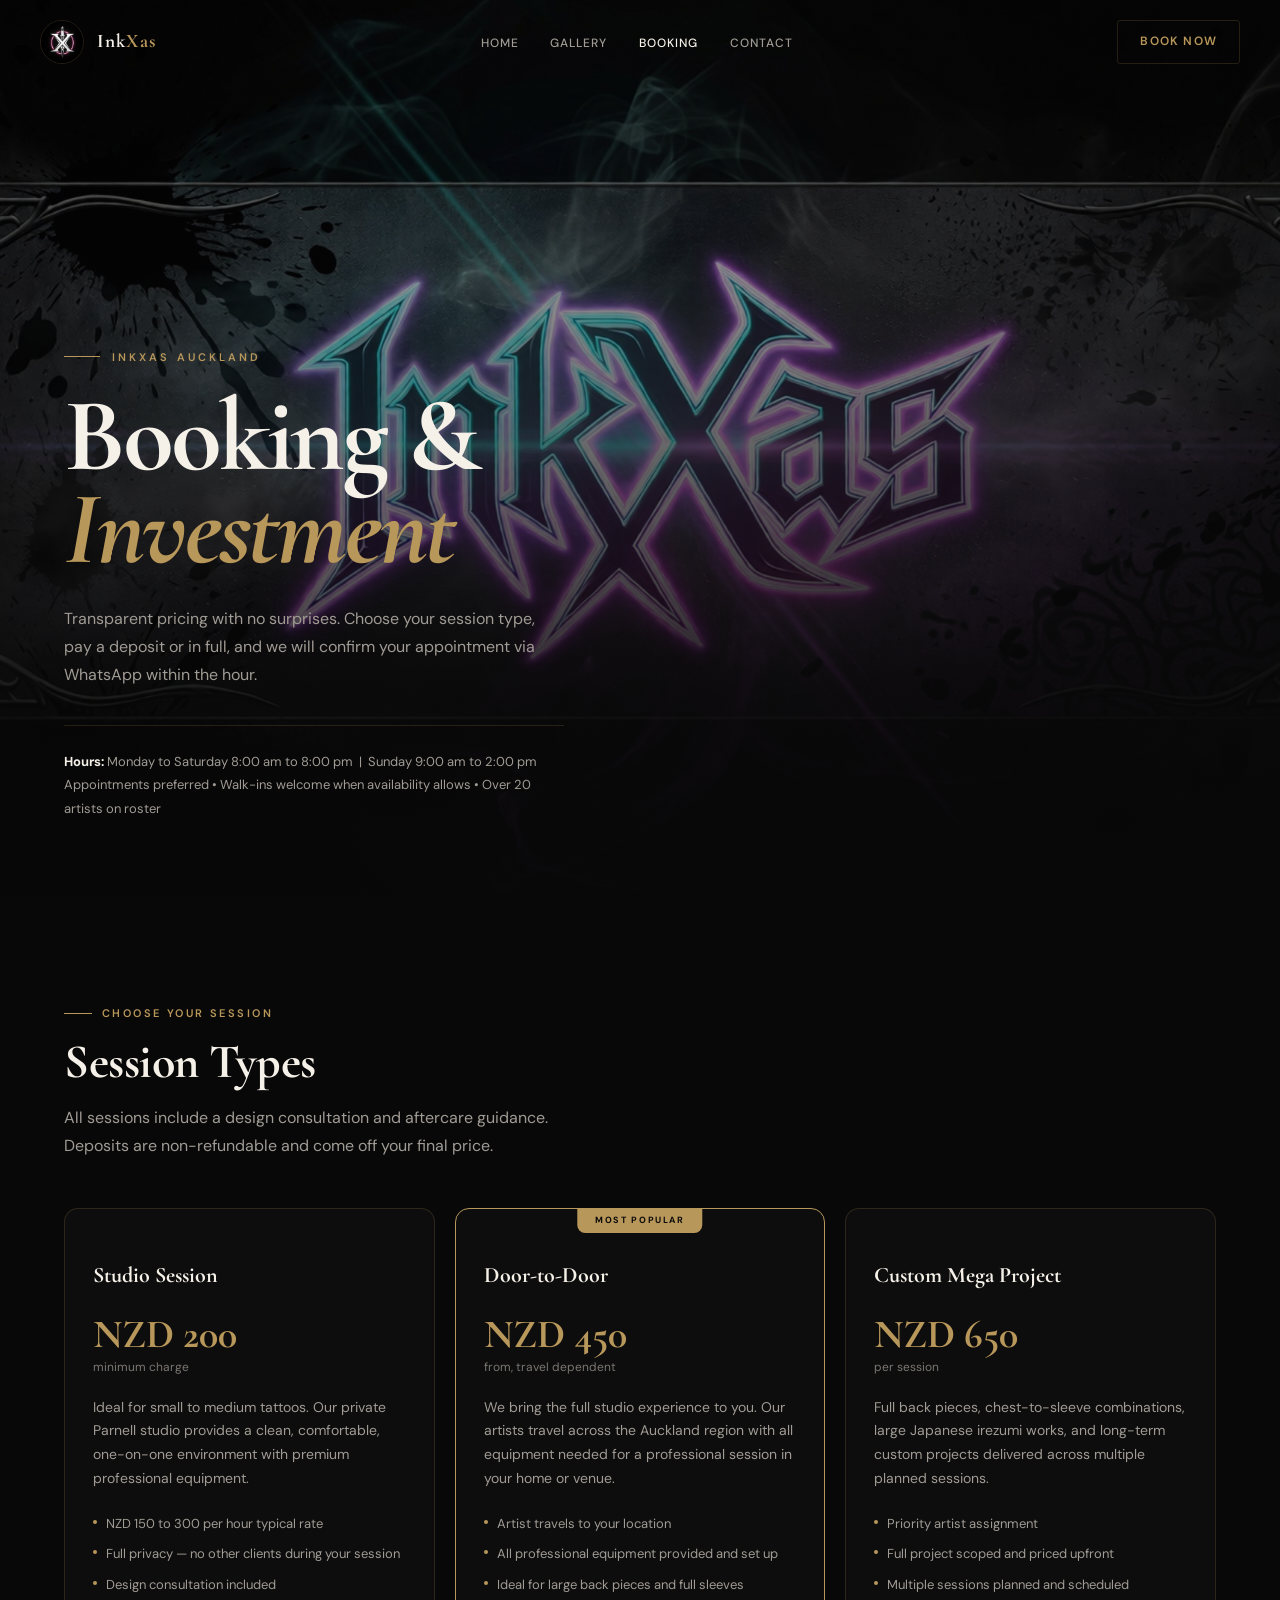
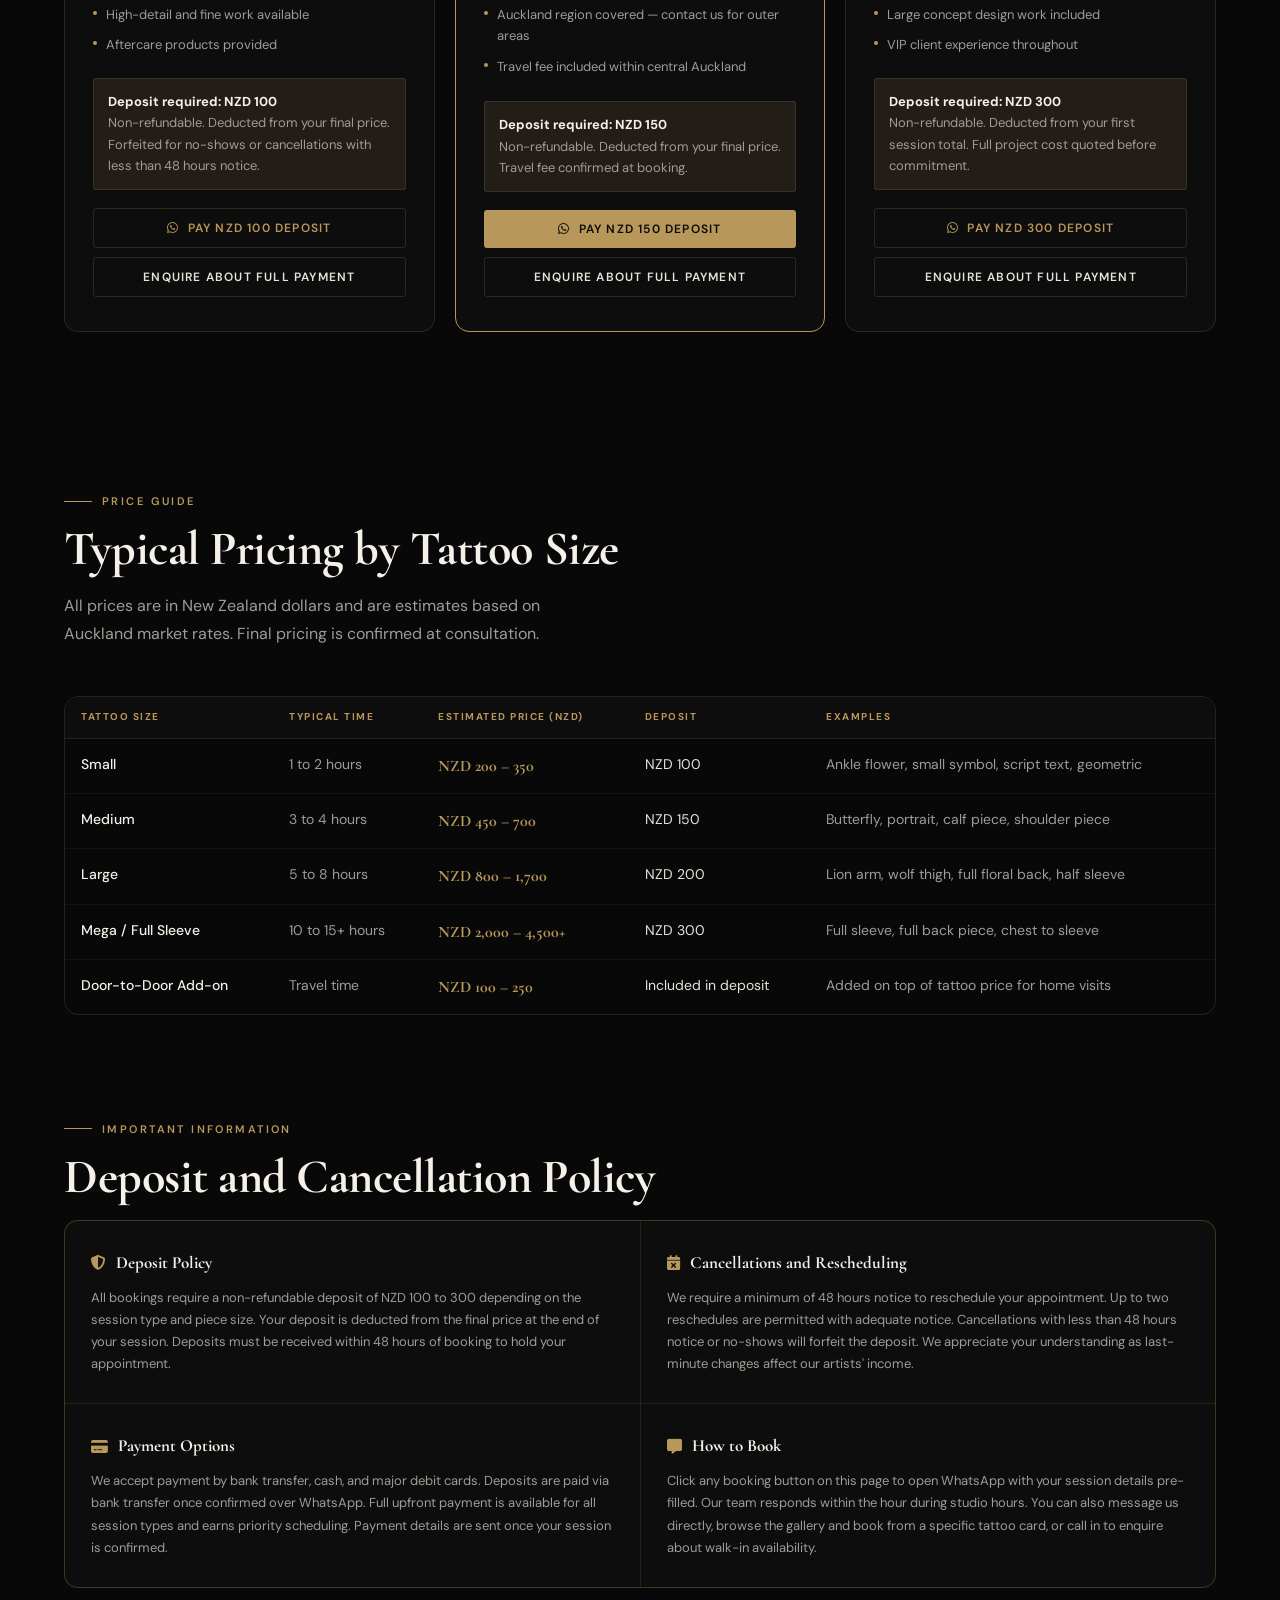
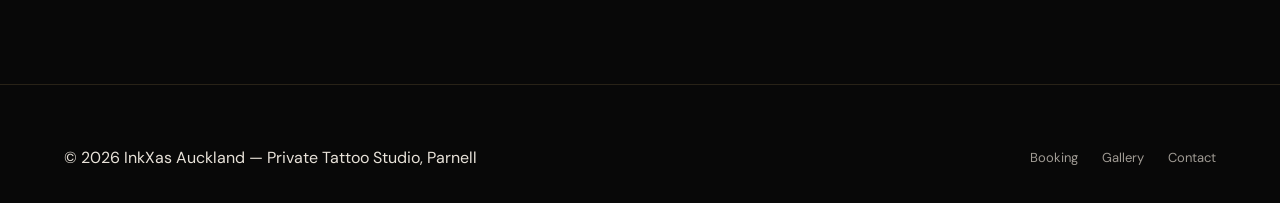
==== pages/book.html @ ca7d6399 "Initial clean commit - InkXas Auckland website" ====
<!DOCTYPE html>
<html lang="en-NZ">
<head>
  <meta charset="utf-8" />
  <meta name="viewport" content="width=device-width, initial-scale=1" />
  <title>Booking | InkXas Auckland — Private Tattoo Studio</title>
  <meta name="description" content="Book your tattoo session with InkXas Auckland. Studio sessions, door-to-door service, and custom mega projects. Pay deposit or in full via WhatsApp." />
  <link href="https://fonts.googleapis.com/css2?family=Cormorant+Garamond:ital,wght@0,400;0,600;0,700;1,400;1,600&family=DM+Sans:opsz,wght@9..40,300;9..40,400;9..40,500;9..40,600&display=swap" rel="stylesheet">
  <link rel="stylesheet" href="../styles/main.css">
  <link rel="stylesheet" href="https://cdnjs.cloudflare.com/ajax/libs/font-awesome/6.7.2/css/all.min.css">
</head>
<body>

  <!-- HEADER -->
  <header class="site-header" id="siteHeader">
    <div class="container header-inner">
      <a class="logo" href="../index.html">
        <img src="../pages/gallery/inkxaslogo.jpg" alt="InkXas Auckland logo" class="logo-img">
        <span class="logo-text">Ink<span>Xas</span></span>
      </a>
      <nav class="nav" id="nav">
        <ul class="nav-list" id="navList">
          <li><a href="../index.html"  class="nav-link">Home</a></li>
          <li><a href="./gallery.html" class="nav-link">Gallery</a></li>
          <li><a href="./book.html"    class="nav-link active">Booking</a></li>
          <li><a href="./contact.html" class="nav-link">Contact</a></li>
          <button class="nav-close" id="navClose" aria-label="Close menu">
            <i class="fa-solid fa-xmark"></i>
          </button>
        </ul>
      </nav>
      <div class="header-actions">
        <a class="btn btn-outline" href="./book.html">Book Now</a>
        <button id="navToggle" class="nav-toggle" aria-label="Open menu">
          <i class="fa-solid fa-bars"></i>
        </button>
      </div>
    </div>
  </header>

  <!-- HERO -->
  <section class="hero" aria-labelledby="bookHeroTitle">
    <div class="hero-bg" aria-hidden="true">
      <img src="../pages/gallery/inkxashero1.jpg" alt="" class="hero-bg-img">
      <div class="hero-overlay"></div>
    </div>
    <div class="hero-inner container">
      <div class="hero-content">
        <p class="hero-eyebrow">InkXas Auckland</p>
        <h1 id="bookHeroTitle" class="hero-title">Booking &amp; <em>Investment</em></h1>
        <p class="hero-sub">Transparent pricing with no surprises. Choose your session type, pay a deposit or in full, and we will confirm your appointment via WhatsApp within the hour.</p>
        <div class="hero-info">
          <p><strong>Hours:</strong> Monday to Saturday 8:00 am to 8:00 pm &nbsp;|&nbsp; Sunday 9:00 am to 2:00 pm</p>
          <p>Appointments preferred &bull; Walk-ins welcome when availability allows &bull; Over 20 artists on roster</p>
        </div>
      </div>
    </div>
  </section>

  <!-- SESSION TYPES -->
  <section class="section" id="sessions">
    <div class="container">
      <p class="section-eyebrow">Choose Your Session</p>
      <h2 class="section-title">Session Types</h2>
      <p class="section-lead">All sessions include a design consultation and aftercare guidance. Deposits are non-refundable and come off your final price.</p>

      <div class="sessions-grid">

        <!-- Studio -->
        <div class="session-card">
          <h3>Studio Session</h3>
          <div class="session-price">NZD 200</div>
          <p class="session-price-note">minimum charge</p>
          <p class="session-desc">Ideal for small to medium tattoos. Our private Parnell studio provides a clean, comfortable, one-on-one environment with premium professional equipment.</p>
          <ul class="session-features">
            <li>NZD 150 to 300 per hour typical rate</li>
            <li>Full privacy — no other clients during your session</li>
            <li>Design consultation included</li>
            <li>High-detail and fine work available</li>
            <li>Aftercare products provided</li>
          </ul>
          <div class="session-deposit-box">
            <strong>Deposit required: NZD 100</strong><br>
            Non-refundable. Deducted from your final price. Forfeited for no-shows or cancellations with less than 48 hours notice.
          </div>
          <div class="session-actions">
            <button class="btn btn-outline" data-wa-session="Studio Session" data-amount="100" data-pay-type="deposit">
              <i class="fa-brands fa-whatsapp"></i> Pay NZD 100 Deposit
            </button>
            <button class="btn btn-ghost" data-wa-session="Studio Session" data-amount="NZD 200 minimum" data-pay-type="full">
              Enquire About Full Payment
            </button>
          </div>
        </div>

        <!-- Door to Door -->
        <div class="session-card featured">
          <div class="session-popular">Most Popular</div>
          <h3>Door-to-Door</h3>
          <div class="session-price">NZD 450</div>
          <p class="session-price-note">from, travel dependent</p>
          <p class="session-desc">We bring the full studio experience to you. Our artists travel across the Auckland region with all equipment needed for a professional session in your home or venue.</p>
          <ul class="session-features">
            <li>Artist travels to your location</li>
            <li>All professional equipment provided and set up</li>
            <li>Ideal for large back pieces and full sleeves</li>
            <li>Auckland region covered — contact us for outer areas</li>
            <li>Travel fee included within central Auckland</li>
          </ul>
          <div class="session-deposit-box">
            <strong>Deposit required: NZD 150</strong><br>
            Non-refundable. Deducted from your final price. Travel fee confirmed at booking.
          </div>
          <div class="session-actions">
            <button class="btn btn-primary" data-wa-session="Door-to-Door" data-amount="150" data-pay-type="deposit">
              <i class="fa-brands fa-whatsapp"></i> Pay NZD 150 Deposit
            </button>
            <button class="btn btn-ghost" data-wa-session="Door-to-Door" data-amount="NZD 450 from" data-pay-type="full">
              Enquire About Full Payment
            </button>
          </div>
        </div>

        <!-- Mega Project -->
        <div class="session-card">
          <h3>Custom Mega Project</h3>
          <div class="session-price">NZD 650</div>
          <p class="session-price-note">per session</p>
          <p class="session-desc">Full back pieces, chest-to-sleeve combinations, large Japanese irezumi works, and long-term custom projects delivered across multiple planned sessions.</p>
          <ul class="session-features">
            <li>Priority artist assignment</li>
            <li>Full project scoped and priced upfront</li>
            <li>Multiple sessions planned and scheduled</li>
            <li>Large concept design work included</li>
            <li>VIP client experience throughout</li>
          </ul>
          <div class="session-deposit-box">
            <strong>Deposit required: NZD 300</strong><br>
            Non-refundable. Deducted from your first session total. Full project cost quoted before commitment.
          </div>
          <div class="session-actions">
            <button class="btn btn-outline" data-wa-session="Custom Mega Project" data-amount="300" data-pay-type="deposit">
              <i class="fa-brands fa-whatsapp"></i> Pay NZD 300 Deposit
            </button>
            <button class="btn btn-ghost" data-wa-session="Custom Mega Project" data-amount="NZD 650 per session" data-pay-type="full">
              Enquire About Full Payment
            </button>
          </div>
        </div>

      </div>
    </div>
  </section>

  <!-- PRICING GUIDE -->
  <section class="section" style="padding-top:0;">
    <div class="container">
      <p class="section-eyebrow">Price Guide</p>
      <h2 class="section-title">Typical Pricing by Tattoo Size</h2>
      <p class="section-lead">All prices are in New Zealand dollars and are estimates based on Auckland market rates. Final pricing is confirmed at consultation.</p>

      <div class="pricing-table-wrap">
        <table class="pricing-table">
          <thead>
            <tr>
              <th>Tattoo Size</th>
              <th>Typical Time</th>
              <th>Estimated Price (NZD)</th>
              <th>Deposit</th>
              <th>Examples</th>
            </tr>
          </thead>
          <tbody>
            <tr>
              <td>Small</td>
              <td>1 to 2 hours</td>
              <td class="price-cell">NZD 200 – 350</td>
              <td class="deposit-cell">NZD 100</td>
              <td>Ankle flower, small symbol, script text, geometric</td>
            </tr>
            <tr>
              <td>Medium</td>
              <td>3 to 4 hours</td>
              <td class="price-cell">NZD 450 – 700</td>
              <td class="deposit-cell">NZD 150</td>
              <td>Butterfly, portrait, calf piece, shoulder piece</td>
            </tr>
            <tr>
              <td>Large</td>
              <td>5 to 8 hours</td>
              <td class="price-cell">NZD 800 – 1,700</td>
              <td class="deposit-cell">NZD 200</td>
              <td>Lion arm, wolf thigh, full floral back, half sleeve</td>
            </tr>
            <tr>
              <td>Mega / Full Sleeve</td>
              <td>10 to 15+ hours</td>
              <td class="price-cell">NZD 2,000 – 4,500+</td>
              <td class="deposit-cell">NZD 300</td>
              <td>Full sleeve, full back piece, chest to sleeve</td>
            </tr>
            <tr>
              <td>Door-to-Door Add-on</td>
              <td>Travel time</td>
              <td class="price-cell">NZD 100 – 250</td>
              <td class="deposit-cell">Included in deposit</td>
              <td>Added on top of tattoo price for home visits</td>
            </tr>
          </tbody>
        </table>
      </div>
    </div>
  </section>

  <!-- DEPOSIT POLICY -->
  <section class="section" style="padding-top:0;">
    <div class="container">
      <p class="section-eyebrow">Important Information</p>
      <h2 class="section-title">Deposit and Cancellation Policy</h2>
      <div class="policy-grid">
        <div class="policy-card">
          <h4><i class="fa-solid fa-shield-halved"></i> Deposit Policy</h4>
          <p>All bookings require a non-refundable deposit of NZD 100 to 300 depending on the session type and piece size. Your deposit is deducted from the final price at the end of your session. Deposits must be received within 48 hours of booking to hold your appointment.</p>
        </div>
        <div class="policy-card">
          <h4><i class="fa-solid fa-calendar-xmark"></i> Cancellations and Rescheduling</h4>
          <p>We require a minimum of 48 hours notice to reschedule your appointment. Up to two reschedules are permitted with adequate notice. Cancellations with less than 48 hours notice or no-shows will forfeit the deposit. We appreciate your understanding as last-minute changes affect our artists' income.</p>
        </div>
        <div class="policy-card">
          <h4><i class="fa-solid fa-credit-card"></i> Payment Options</h4>
          <p>We accept payment by bank transfer, cash, and major debit cards. Deposits are paid via bank transfer once confirmed over WhatsApp. Full upfront payment is available for all session types and earns priority scheduling. Payment details are sent once your session is confirmed.</p>
        </div>
        <div class="policy-card">
          <h4><i class="fa-solid fa-message"></i> How to Book</h4>
          <p>Click any booking button on this page to open WhatsApp with your session details pre-filled. Our team responds within the hour during studio hours. You can also message us directly, browse the gallery and book from a specific tattoo card, or call in to enquire about walk-in availability.</p>
        </div>
      </div>
    </div>
  </section>

  <!-- FOOTER -->
  <footer class="footer">
    <div class="container footer-inner">
      <div>
        <p>&copy; <span data-year></span> InkXas Auckland &mdash; Private Tattoo Studio, Parnell</p>
      </div>
      <div class="footer-links">
        <a href="./book.html">Booking</a>
        <a href="./gallery.html">Gallery</a>
        <a href="./contact.html">Contact</a>
      </div>
    </div>
  </footer>

  <div id="toastNotification" class="toast-notification" aria-live="polite"></div>

  <script src="../js/main.js"></script>
</body>
</html>
---- styles/main.css ----
/* ================================================================
   InkXas — Parnell, Tāmaki Makaurau Auckland, Aotearoa New Zealand
   Aesthetic: Dark luxury editorial — ink on parchment, gold leaf
   Fonts: Cormorant Garamond (display) + DM Sans (body)
   ================================================================ */

@import url('https://fonts.googleapis.com/css2?family=Cormorant+Garamond:ital,wght@0,400;0,600;0,700;1,400;1,600&family=DM+Sans:opsz,wght@9..40,300;9..40,400;9..40,500;9..40,600&display=swap');

/* ==================== CSS VARIABLES ==================== */
:root {
  --gold:        #b8975a;
  --gold-light:  #d4b578;
  --gold-dim:    rgba(184,151,90,0.12);
  --gold-border: rgba(184,151,90,0.18);
  --bg:          #080808;
  --bg2:         #0d0d0d;
  --bg3:         #111111;
  --text:        #e8e2d9;
  --muted:       #7a7672;
  --muted-light: #a09b94;
  --white:       #f5f0e8;
  --radius-sm:   3px;
  --radius:      8px;
  --radius-lg:   14px;
  --max-w:       1200px;
  --font-d:      'Cormorant Garamond', Georgia, serif;
  --font-b:      'DM Sans', system-ui, sans-serif;
  --ease:        cubic-bezier(0.4, 0, 0.2, 1);
  --t:           280ms;
}

/* ==================== RESET ==================== */
*, *::before, *::after { box-sizing: border-box; margin: 0; padding: 0; }
html { scroll-behavior: smooth; }
body {
  font-family: var(--font-b);
  background: var(--bg);
  color: var(--text);
  line-height: 1.65;
  -webkit-font-smoothing: antialiased;
  overflow-x: hidden;
}
img, video { display: block; max-width: 100%; }
a { color: inherit; text-decoration: none; }
ul, ol { list-style: none; }
button { font-family: var(--font-b); cursor: pointer; border: none; background: none; }
input, textarea, select { font-family: var(--font-b); }

/* ==================== UTILITIES ==================== */
.container { max-width: var(--max-w); margin: 0 auto; padding: 0 24px; }
.section    { padding: 96px 0; }
.muted      { color: var(--muted-light); font-size: 13px; }

/* ==================== TYPOGRAPHY ==================== */
.section-eyebrow {
  display: inline-flex;
  align-items: center;
  gap: 10px;
  font-size: 11px;
  font-weight: 600;
  letter-spacing: 0.22em;
  text-transform: uppercase;
  color: var(--gold);
  margin-bottom: 14px;
}
.section-eyebrow::before {
  content: '';
  display: block;
  width: 28px;
  height: 1px;
  background: var(--gold);
}
.section-title {
  font-family: var(--font-d);
  font-size: clamp(30px, 4.5vw, 48px);
  font-weight: 700;
  line-height: 1.08;
  letter-spacing: -0.01em;
  margin-bottom: 16px;
  color: var(--white);
}
.section-title em  { font-style: italic; color: var(--gold); }
.section-subtitle  { font-size: 15px; color: var(--muted-light); margin-bottom: 48px; }
.section-lead {
  font-size: 16px;
  color: var(--muted-light);
  line-height: 1.75;
  max-width: 540px;
  margin-bottom: 48px;
}
.section-header        { margin-bottom: 56px; }
.section-header.centered { text-align: center; }
.section-header.centered .section-lead { margin: 0 auto 48px; }

/* ==================== HEADER ==================== */
.site-header {
  position: fixed;
  inset: 0 0 auto 0;
  z-index: 900;
  transition: background var(--t) var(--ease), border-color var(--t) var(--ease);
}
.site-header.scrolled {
  background: rgba(8,8,8,0.96);
  backdrop-filter: blur(14px);
  -webkit-backdrop-filter: blur(14px);
  border-bottom: 1px solid var(--gold-border);
}
.header-inner {
  display: flex;
  align-items: center;
  justify-content: space-between;
  padding: 20px 0;
}
.logo {
  display: flex;
  align-items: center;
  gap: 13px;
  z-index: 10;
}
.logo-img {
  width: 44px;
  height: 44px;
  border-radius: 50%;
  object-fit: cover;
  border: 1px solid var(--gold-border);
}
.logo-text {
  font-family: var(--font-d);
  font-weight: 700;
  font-size: 1.2rem;
  letter-spacing: 0.06em;
  color: var(--white);
}
.logo-text span { color: var(--gold); }
.nav-list {
  display: flex;
  align-items: center;
  gap: 4px;
}
.nav-link {
  font-size: 12px;
  font-weight: 500;
  letter-spacing: 0.08em;
  color: var(--muted-light);
  padding: 8px 14px;
  border-radius: var(--radius-sm);
  transition: color var(--t);
  text-transform: uppercase;
}
.nav-link:hover,
.nav-link.active { color: var(--white); }
.nav-close { display: none; }
.header-actions { display: flex; align-items: center; gap: 12px; }
.nav-toggle {
  display: none;
  color: var(--white);
  font-size: 22px;
  padding: 4px;
  cursor: pointer;
}

/* ==================== BUTTONS ==================== */
.btn {
  display: inline-flex;
  align-items: center;
  justify-content: center;
  gap: 8px;
  padding: 11px 22px;
  font-size: 12px;
  font-weight: 600;
  letter-spacing: 0.1em;
  text-transform: uppercase;
  border-radius: var(--radius-sm);
  cursor: pointer;
  transition: all var(--t) var(--ease);
  border: none;
  text-decoration: none;
  white-space: nowrap;
}
.btn-primary { background: var(--gold); color: #0a0a0a; }
.btn-primary:hover { background: var(--gold-light); transform: translateY(-1px); box-shadow: 0 8px 28px rgba(184,151,90,0.3); }
.btn-outline { background: transparent; border: 1px solid var(--gold-border); color: var(--gold); }
.btn-outline:hover { background: var(--gold-dim); border-color: var(--gold); }
.btn-ghost { background: transparent; border: 1px solid rgba(232,226,217,0.12); color: var(--text); }
.btn-ghost:hover { border-color: var(--gold-border); color: var(--gold); }
.btn-wa { background: #1a8a3e; color: #fff; }
.btn-wa:hover { background: #1fa84b; transform: translateY(-1px); }
.btn-lg { padding: 14px 30px; font-size: 13px; }
.btn-sm { padding: 8px 16px; font-size: 11px; }

/* ==================== HERO ==================== */
.hero {
  position: relative;
  min-height: 100svh;
  display: flex;
  align-items: flex-end;
  overflow: hidden;
}
.hero-bg { position: absolute; inset: 0; z-index: 0; }
.hero-bg-img { width: 100%; height: 100%; object-fit: cover; object-position: center 25%; }
.hero-overlay {
  position: absolute;
  inset: 0;
  background: linear-gradient(170deg, rgba(8,8,8,0.2) 0%, rgba(8,8,8,0.55) 45%, rgba(8,8,8,0.90) 75%, rgba(8,8,8,0.99) 100%);
}
.hero-inner {
  position: relative;
  z-index: 1;
  width: 100%;
  padding-bottom: 80px;
  padding-top: 120px;
}
.hero-content { max-width: 720px; }
.hero-eyebrow {
  display: inline-flex;
  align-items: center;
  gap: 12px;
  font-size: 11px;
  font-weight: 600;
  letter-spacing: 0.28em;
  text-transform: uppercase;
  color: var(--gold);
  margin-bottom: 24px;
  opacity: 0;
  animation: fadeUp 0.8s var(--ease) 0.1s forwards;
}
.hero-eyebrow::before { content: ''; width: 36px; height: 1px; background: var(--gold); display: block; }
.hero-title {
  font-family: var(--font-d);
  font-size: clamp(54px, 8.5vw, 104px);
  font-weight: 700;
  line-height: 0.9;
  letter-spacing: -0.03em;
  color: var(--white);
  margin-bottom: 28px;
  opacity: 0;
  animation: fadeUp 0.9s var(--ease) 0.25s forwards;
}
.hero-title em  { font-style: italic; color: var(--gold); display: block; }
.hero-title span { color: var(--gold); }
.hero-sub {
  font-size: 16px;
  color: var(--muted-light);
  line-height: 1.75;
  max-width: 480px;
  margin-bottom: 36px;
  opacity: 0;
  animation: fadeUp 0.9s var(--ease) 0.4s forwards;
}
.hero-ctas {
  display: flex;
  gap: 12px;
  flex-wrap: wrap;
  margin-bottom: 40px;
  opacity: 0;
  animation: fadeUp 0.9s var(--ease) 0.55s forwards;
}
.hero-info {
  opacity: 0;
  animation: fadeUp 0.9s var(--ease) 0.7s forwards;
  font-size: 13px;
  color: var(--muted-light);
  line-height: 1.8;
  border-top: 1px solid var(--gold-border);
  padding-top: 24px;
  max-width: 500px;
}
.hero-info strong { color: var(--white); }
.hero-stats {
  display: flex;
  gap: 40px;
  padding-top: 36px;
  border-top: 1px solid var(--gold-border);
  opacity: 0;
  animation: fadeUp 0.9s var(--ease) 0.7s forwards;
  flex-wrap: wrap;
}
.stat-val   { font-family: var(--font-d); font-size: 36px; font-weight: 700; color: var(--gold); line-height: 1; }
.stat-label { font-size: 12px; color: var(--muted); margin-top: 5px; letter-spacing: 0.04em; }

/* ==================== INFO BANNER ==================== */
.info-banner { background: var(--bg2); border-top: 1px solid var(--gold-border); border-bottom: 1px solid var(--gold-border); }
.info-banner-inner {
  display: flex;
  align-items: center;
  justify-content: space-between;
  gap: 20px;
  padding: 18px 0;
  flex-wrap: wrap;
}
.info-item { display: flex; align-items: center; gap: 10px; font-size: 13px; }
.info-item i      { color: var(--gold); font-size: 14px; }
.info-item strong { color: var(--white); }
.info-item span   { color: var(--muted-light); }
.info-divider     { width: 1px; height: 28px; background: var(--gold-border); flex-shrink: 0; }

/* ==================== SERVICES ==================== */
.services-grid {
  display: grid;
  grid-template-columns: repeat(3, 1fr);
  gap: 1px;
  background: var(--gold-border);
  border: 1px solid var(--gold-border);
  border-radius: var(--radius-lg);
  overflow: hidden;
}
.service-card { background: var(--bg2); padding: 36px 30px; transition: background var(--t); }
.service-card:hover { background: var(--bg3); }
.service-icon {
  width: 40px; height: 40px;
  border: 1px solid var(--gold-border);
  border-radius: var(--radius-sm);
  display: flex; align-items: center; justify-content: center;
  font-size: 16px; color: var(--gold);
  margin-bottom: 20px;
}
.service-card h3 { font-family: var(--font-d); font-size: 20px; font-weight: 700; color: var(--white); margin-bottom: 10px; }
.service-card p  { font-size: 14px; color: var(--muted-light); line-height: 1.7; }

/* ==================== PROCESS ==================== */
.process-grid { display: grid; grid-template-columns: repeat(4, 1fr); }
.process-step { padding: 36px 28px; border-right: 1px solid var(--gold-border); }
.process-step:last-child { border-right: none; }
.step-number { font-family: var(--font-d); font-size: 56px; font-weight: 700; color: rgba(184,151,90,0.1); line-height: 1; margin-bottom: 18px; }
.step-tag {
  display: inline-block;
  font-size: 10px; font-weight: 700; letter-spacing: 0.15em; text-transform: uppercase;
  color: var(--gold); background: var(--gold-dim); border: 1px solid var(--gold-border);
  padding: 4px 10px; border-radius: 20px; margin-bottom: 14px;
}
.process-step h3 { font-family: var(--font-d); font-size: 18px; font-weight: 700; color: var(--white); margin-bottom: 10px; }
.process-step p  { font-size: 13px; color: var(--muted-light); line-height: 1.7; }

/* ==================== ARTISTS ==================== */
.artists-grid { display: grid; grid-template-columns: repeat(3, 1fr); gap: 20px; }
.artist-card {
  background: var(--bg2);
  border: 1px solid var(--gold-border);
  border-radius: var(--radius-lg);
  padding: 28px 24px;
  text-align: center;
  cursor: pointer;
  transition: border-color var(--t), transform var(--t);
  outline: none;
  position: relative;
  overflow: hidden;
}
.artist-card::after {
  content: '';
  position: absolute;
  bottom: 0; left: 0; right: 0;
  height: 2px;
  background: linear-gradient(90deg, transparent, var(--gold), transparent);
  transform: scaleX(0);
  transition: transform var(--t);
}
.artist-card:hover::after,
.artist-card:focus::after { transform: scaleX(1); }
.artist-card:hover,
.artist-card:focus { border-color: rgba(184,151,90,0.5); transform: translateY(-4px); }
.artist-photo-ring {
  width: 108px; height: 108px;
  margin: 0 auto 18px;
  border-radius: 50%;
  padding: 2px;
  background: linear-gradient(135deg, var(--gold), var(--gold-light), #5e3f10);
}
.artist-photo { width: 100%; height: 100%; border-radius: 50%; object-fit: cover; border: 3px solid var(--bg2); }
.artist-card h3      { font-family: var(--font-d); font-size: 18px; font-weight: 700; color: var(--white); margin-bottom: 4px; }
.artist-specialty    { font-size: 11px; color: var(--gold); font-weight: 600; letter-spacing: 0.1em; text-transform: uppercase; margin-bottom: 10px; }
.artist-bio-short    { font-size: 13px; color: var(--muted-light); line-height: 1.65; margin-bottom: 16px; }
.artist-tags         { display: flex; gap: 6px; flex-wrap: wrap; justify-content: center; margin-bottom: 18px; }
.artist-tag          { font-size: 10px; color: var(--muted-light); border: 1px solid var(--gold-border); padding: 3px 9px; border-radius: 20px; }
.view-artist-btn {
  width: 100%; padding: 10px;
  background: transparent; border: 1px solid var(--gold-border);
  color: var(--gold); font-size: 11px; font-weight: 600; letter-spacing: 0.1em; text-transform: uppercase;
  border-radius: var(--radius-sm); cursor: pointer; transition: all var(--t);
}
.view-artist-btn:hover { background: var(--gold-dim); border-color: var(--gold); }

/* ==================== ARTIST MODAL ==================== */
.modal-overlay {
  position: fixed; inset: 0;
  background: rgba(4,4,4,0.88);
  backdrop-filter: blur(6px);
  -webkit-backdrop-filter: blur(6px);
  z-index: 1000;
  display: none; align-items: center; justify-content: center;
  padding: 20px;
}
.modal-overlay.open { display: flex; }
.modal-box {
  background: var(--bg2);
  border: 1px solid var(--gold-border);
  border-radius: var(--radius-lg);
  max-width: 820px; width: 100%;
  max-height: 90vh;
  overflow: hidden;
  position: relative;
  display: grid;
  grid-template-columns: 300px 1fr;
}
.modal-close-btn {
  position: absolute; top: 14px; right: 14px;
  width: 34px; height: 34px;
  background: rgba(8,8,8,0.75); border: 1px solid var(--gold-border);
  border-radius: 50%; color: var(--text); font-size: 16px;
  display: flex; align-items: center; justify-content: center;
  cursor: pointer; transition: all var(--t); z-index: 10;
}
.modal-close-btn:hover { border-color: var(--gold); color: var(--gold); }
.modal-photo-panel { overflow: hidden; }
.modal-photo-panel img { width: 100%; height: 100%; object-fit: cover; object-position: top center; }
.modal-body-panel { padding: 32px 28px; overflow-y: auto; }
.modal-artist-name     { font-family: var(--font-d); font-size: 26px; font-weight: 700; color: var(--white); margin-bottom: 4px; }
.modal-artist-specialty { font-size: 12px; color: var(--gold); font-weight: 600; letter-spacing: 0.1em; text-transform: uppercase; margin-bottom: 16px; }
.modal-bio             { font-size: 14px; color: var(--muted-light); line-height: 1.75; margin-bottom: 20px; }
.modal-detail-list     { margin-bottom: 22px; }
.modal-detail-row      { display: flex; gap: 10px; padding: 10px 0; border-bottom: 1px solid var(--gold-border); font-size: 13px; }
.modal-detail-row:last-child { border-bottom: none; }
.modal-detail-label    { color: var(--muted); min-width: 100px; flex-shrink: 0; font-weight: 500; }
.modal-detail-value    { color: var(--text); }
.modal-actions         { display: flex; gap: 10px; }
.modal-actions .btn    { flex: 1; }

/* ==================== GALLERY ==================== */
.gallery-filter { display: flex; gap: 8px; flex-wrap: wrap; margin-bottom: 32px; }
.filter-btn {
  font-size: 11px; font-weight: 600; letter-spacing: 0.1em; text-transform: uppercase;
  color: var(--muted-light); border: 1px solid var(--gold-border);
  background: transparent; padding: 8px 18px; border-radius: var(--radius-sm);
  cursor: pointer; transition: all var(--t); font-family: var(--font-b);
}
.filter-btn:hover  { color: var(--gold); border-color: var(--gold); }
.filter-btn.active { background: var(--gold-dim); color: var(--gold); border-color: var(--gold); }
.gallery-grid {
  display: grid;
  grid-template-columns: repeat(3, 1fr);
  gap: 16px;
}

/* Tattoo card — used in gallery page */
.tattoo-card {
  background: var(--bg2); border: 1px solid var(--gold-border);
  border-radius: var(--radius-lg); overflow: hidden;
  display: flex; flex-direction: column;
  transition: border-color var(--t), transform var(--t);
}
.tattoo-card:hover { border-color: rgba(184,151,90,0.45); transform: translateY(-3px); }
.tattoo-media { position: relative; height: 240px; overflow: hidden; background: var(--bg3); flex-shrink: 0; }
.tattoo-media video { width: 100%; height: 100%; object-fit: cover; }
.tattoo-badge {
  position: absolute; top: 10px; left: 10px;
  font-size: 9px; font-weight: 700; letter-spacing: 0.12em; text-transform: uppercase;
  background: rgba(8,8,8,0.82); color: var(--gold); border: 1px solid var(--gold-border);
  padding: 4px 9px; border-radius: 20px; backdrop-filter: blur(6px);
}
.tattoo-info { padding: 16px; flex: 1; display: flex; flex-direction: column; }
.tattoo-name        { font-family: var(--font-d); font-size: 17px; font-weight: 700; color: var(--white); margin-bottom: 3px; }
.tattoo-meta        { font-size: 11px; color: var(--muted); margin-bottom: 10px; }
.tattoo-description { font-size: 13px; color: var(--muted-light); line-height: 1.65; margin-bottom: 10px; }
.tattoo-meaning {
  font-family: var(--font-d); font-style: italic; font-size: 13px; color: var(--gold);
  border-left: 2px solid var(--gold); padding-left: 10px; margin-bottom: 14px; line-height: 1.55;
}
.tattoo-price-row {
  display: flex; justify-content: space-between; align-items: center;
  padding: 10px 0; border-top: 1px solid var(--gold-border); margin-bottom: 12px;
  flex-wrap: wrap; gap: 6px;
}
.tattoo-price-est  { font-family: var(--font-d); font-size: 20px; font-weight: 700; color: var(--gold); }
.tattoo-price-sub  { font-size: 11px; color: var(--muted); }
.tattoo-deposit-note { font-size: 11px; color: var(--muted-light); }
.tattoo-deposit-note strong { color: var(--text); }
.tattoo-actions { display: grid; grid-template-columns: 1fr 1fr; gap: 8px; margin-top: auto; padding-top: 12px; }
.tattoo-actions .btn { font-size: 11px; padding: 10px 8px; }

/* Pro card — used on homepage gallery preview */
.pro-card {
  background: var(--bg2);
  border: 1px solid var(--gold-border);
  border-radius: var(--radius-lg);
  overflow: hidden;
  display: flex;
  flex-direction: column;
  transition: border-color var(--t), transform var(--t);
}
.pro-card:hover { border-color: rgba(184,151,90,0.45); transform: translateY(-3px); }
.media-wrapper { position: relative; height: 240px; overflow: hidden; background: var(--bg3); flex-shrink: 0; }
.media-wrapper video { width: 100%; height: 100%; object-fit: cover; }
.pro-card figcaption {
  padding: 14px 16px 4px;
  display: flex;
  flex-direction: column;
  gap: 4px;
}
.pro-card figcaption strong { font-family: var(--font-d); font-size: 16px; color: var(--white); }
.pro-card figcaption .muted { font-size: 12px; }
.card-actions { padding: 12px 16px 16px; }
.center-actions { display: flex; justify-content: center; }
.book-now-btn {
  display: inline-flex;
  align-items: center;
  justify-content: center;
  padding: 9px 22px;
  background: transparent;
  border: 1px solid var(--gold-border);
  color: var(--gold);
  font-size: 11px;
  font-weight: 600;
  letter-spacing: 0.1em;
  text-transform: uppercase;
  border-radius: var(--radius-sm);
  cursor: pointer;
  transition: all var(--t);
  text-decoration: none;
}
.book-now-btn:hover { background: var(--gold-dim); border-color: var(--gold); }

/* ==================== SESSIONS / BOOKING ==================== */
.sessions-grid { display: grid; grid-template-columns: repeat(3, 1fr); gap: 20px; margin-bottom: 56px; }
.session-card {
  background: var(--bg2); border: 1px solid var(--gold-border);
  border-radius: var(--radius-lg); padding: 34px 28px;
  display: flex; flex-direction: column; position: relative;
  transition: border-color var(--t), transform var(--t);
}
.session-card:hover  { border-color: rgba(184,151,90,0.45); transform: translateY(-4px); }
.session-card.featured { border-color: var(--gold); }
.session-popular {
  position: absolute; top: -1px; left: 50%; transform: translateX(-50%);
  background: var(--gold); color: #0a0a0a;
  font-size: 9px; font-weight: 700; letter-spacing: 0.18em; text-transform: uppercase;
  padding: 5px 18px; border-radius: 0 0 8px 8px;
}
.session-card h3       { font-family: var(--font-d); font-size: 22px; font-weight: 700; color: var(--white); margin-bottom: 4px; margin-top: 14px; }
.session-price         { font-family: var(--font-d); font-size: 40px; font-weight: 700; color: var(--gold); line-height: 1; margin: 16px 0 4px; }
.session-price-note    { font-size: 12px; color: var(--muted); margin-bottom: 18px; }
.session-desc          { font-size: 14px; color: var(--muted-light); line-height: 1.7; margin-bottom: 22px; }
.session-features      { display: flex; flex-direction: column; gap: 9px; flex: 1; margin-bottom: 22px; }
.session-features li   { font-size: 13px; color: var(--muted-light); display: flex; align-items: flex-start; gap: 9px; }
.session-features li::before {
  content: ''; display: block; width: 4px; height: 4px;
  background: var(--gold); border-radius: 50%; margin-top: 7px; flex-shrink: 0;
}
.session-deposit-box {
  background: var(--gold-dim); border: 1px solid var(--gold-border);
  border-radius: var(--radius-sm); padding: 12px 14px;
  font-size: 13px; color: var(--muted-light); margin-bottom: 18px;
}
.session-deposit-box strong { color: var(--white); }
.session-actions     { display: flex; flex-direction: column; gap: 9px; }
.session-actions .btn { width: 100%; }

/* Rate cards — simpler booking section variant */
.rates-grid { display: grid; grid-template-columns: repeat(3, 1fr); gap: 20px; }
.rate-card {
  background: var(--bg2); border: 1px solid var(--gold-border);
  border-radius: var(--radius-lg); padding: 34px 28px;
  display: flex; flex-direction: column; position: relative;
  transition: border-color var(--t), transform var(--t);
}
.rate-card:hover    { border-color: rgba(184,151,90,0.45); transform: translateY(-4px); }
.rate-card.featured { border-color: var(--gold); }
.rate-card .popular {
  position: absolute; top: -1px; left: 50%; transform: translateX(-50%);
  background: var(--gold); color: #0a0a0a;
  font-size: 9px; font-weight: 700; letter-spacing: 0.18em; text-transform: uppercase;
  padding: 5px 18px; border-radius: 0 0 8px 8px;
}
.rate-card h3        { font-family: var(--font-d); font-size: 22px; font-weight: 700; color: var(--white); margin-bottom: 4px; margin-top: 14px; }
.rate-card .price    { font-family: var(--font-d); font-size: 36px; font-weight: 700; color: var(--gold); line-height: 1; margin: 16px 0 4px; }
.rate-card .price span { font-family: var(--font-b); font-size: 13px; color: var(--muted); font-weight: 400; }
.rate-desc           { font-size: 14px; color: var(--muted-light); line-height: 1.7; margin-bottom: 18px; }
.rate-features       { display: flex; flex-direction: column; gap: 9px; flex: 1; margin-bottom: 22px; }
.rate-features li    { font-size: 13px; color: var(--muted-light); display: flex; align-items: flex-start; gap: 9px; }
.rate-features li::before {
  content: ''; display: block; width: 4px; height: 4px;
  background: var(--gold); border-radius: 50%; margin-top: 7px; flex-shrink: 0;
}
.rate-deposit {
  background: var(--gold-dim); border: 1px solid var(--gold-border);
  border-radius: var(--radius-sm); padding: 12px 14px;
  font-size: 13px; color: var(--muted-light); margin-bottom: 18px;
}
.rate-deposit strong { color: var(--white); }
.book-btn {
  display: inline-flex; align-items: center; justify-content: center;
  width: 100%; padding: 13px;
  background: var(--gold); color: #0a0a0a;
  font-size: 12px; font-weight: 700; letter-spacing: 0.1em; text-transform: uppercase;
  border-radius: var(--radius-sm); text-decoration: none;
  transition: all var(--t);
}
.book-btn:hover { background: var(--gold-light); transform: translateY(-1px); }

/* ==================== POLICY GRID ==================== */
.policy-grid {
  display: grid; grid-template-columns: repeat(2, 1fr);
  gap: 1px; background: var(--gold-border);
  border: 1px solid var(--gold-border); border-radius: var(--radius-lg); overflow: hidden;
}
.policy-card { background: var(--bg2); padding: 28px 26px; }
.policy-card h4 {
  font-family: var(--font-d); font-size: 17px; font-weight: 700; color: var(--white);
  margin-bottom: 10px; display: flex; align-items: center; gap: 10px;
}
.policy-card h4 i { color: var(--gold); font-size: 15px; }
.policy-card p    { font-size: 13px; color: var(--muted-light); line-height: 1.7; }

/* ==================== PRICING TABLE ==================== */
.pricing-table-wrap { border: 1px solid var(--gold-border); border-radius: var(--radius-lg); overflow: hidden; }
.pricing-table { width: 100%; border-collapse: collapse; font-size: 14px; }
.pricing-table th {
  text-align: left; padding: 12px 16px;
  font-size: 10px; font-weight: 700; letter-spacing: 0.15em; text-transform: uppercase;
  color: var(--gold); border-bottom: 1px solid var(--gold-border); background: var(--bg2);
}
.pricing-table td { padding: 14px 16px; border-bottom: 1px solid rgba(184,151,90,0.08); color: var(--muted-light); vertical-align: top; }
.pricing-table tr:last-child td { border-bottom: none; }
.pricing-table td:first-child { color: var(--white); font-weight: 500; }
.price-cell   { color: var(--gold) !important; font-family: var(--font-d); font-size: 16px; font-weight: 700; }
.deposit-cell { color: var(--text) !important; }

/* ==================== CONTACT ==================== */
.contact-grid { display: grid; grid-template-columns: 360px 1fr; gap: 32px; align-items: start; }
.contact-info-card {
  background: var(--bg2); border: 1px solid var(--gold-border);
  border-radius: var(--radius-lg); padding: 34px 28px;
}
.contact-info-card h3   { font-family: var(--font-d); font-size: 22px; font-weight: 700; color: var(--white); margin-bottom: 6px; }
.contact-info-card .card-sub { font-size: 13px; color: var(--muted-light); margin-bottom: 24px; }
.contact-detail-row {
  display: flex; align-items: flex-start; gap: 12px;
  padding: 14px 0; border-bottom: 1px solid var(--gold-border);
}
.contact-detail-row:last-child { border-bottom: none; }
.contact-detail-row i      { color: var(--gold); margin-top: 2px; width: 16px; text-align: center; flex-shrink: 0; }
.contact-detail-row strong { display: block; color: var(--white); margin-bottom: 3px; font-size: 13px; }
.contact-detail-row span,
.contact-detail-row a      { color: var(--muted-light); font-size: 13px; line-height: 1.6; }
.contact-detail-row a:hover { color: var(--gold); }
.contact-form-wrap {
  background: var(--bg2); border: 1px solid var(--gold-border);
  border-radius: var(--radius-lg); padding: 34px 28px;
}
.contact-form-wrap h3     { font-family: var(--font-d); font-size: 22px; font-weight: 700; color: var(--white); margin-bottom: 6px; }
.contact-form-wrap .card-sub { font-size: 13px; color: var(--muted-light); margin-bottom: 24px; }
.form-row  { display: grid; grid-template-columns: 1fr 1fr; gap: 14px; }
.form-field { display: flex; flex-direction: column; gap: 6px; }
.form-field label { font-size: 10px; font-weight: 600; letter-spacing: 0.12em; text-transform: uppercase; color: var(--muted-light); }
.contact-form { display: flex; flex-direction: column; gap: 14px; }
.contact-form input,
.contact-form textarea,
.contact-form select {
  width: 100%; padding: 12px 14px;
  background: var(--bg3); border: 1px solid var(--gold-border);
  border-radius: var(--radius-sm); color: var(--text);
  font-size: 14px; outline: none; transition: border-color var(--t);
}
.contact-form input::placeholder,
.contact-form textarea::placeholder { color: var(--muted); }
.contact-form input:focus,
.contact-form textarea:focus,
.contact-form select:focus { border-color: var(--gold); }
.contact-form select       { color: var(--muted-light); }
.contact-form select option { background: var(--bg2); color: var(--text); }
.contact-form textarea     { resize: vertical; min-height: 130px; }
.whatsapp-link { color: var(--gold); }
.whatsapp-link:hover { text-decoration: underline; }

/* Simpler contact card variant (contact.html) */
.contact-card {
  background: var(--bg2); border: 1px solid var(--gold-border);
  border-radius: var(--radius-lg); padding: 34px 28px;
  font-size: 14px; color: var(--muted-light); line-height: 1.8;
}
.contact-card h3     { font-family: var(--font-d); font-size: 22px; font-weight: 700; color: var(--white); margin-bottom: 10px; }
.contact-card p      { margin-bottom: 10px; }
.contact-card strong { color: var(--white); }
.contact-card a      { color: var(--gold); }
.contact-card a:hover { text-decoration: underline; }

/* ==================== TESTIMONIALS ==================== */
.testimonials-grid { display: grid; grid-template-columns: repeat(3, 1fr); gap: 18px; }
.testimonial-card  { background: var(--bg2); border: 1px solid var(--gold-border); border-radius: var(--radius-lg); padding: 26px 24px; }
.t-stars    { color: var(--gold); font-size: 13px; margin-bottom: 14px; }
.t-text     { font-family: var(--font-d); font-style: italic; font-size: 15px; color: var(--muted-light); line-height: 1.7; margin-bottom: 18px; }
.t-author   { font-size: 13px; font-weight: 600; color: var(--white); }
.t-location { font-size: 12px; color: var(--muted); margin-top: 2px; }

/* ==================== PAGE HERO ==================== */
.page-hero { padding-top: 130px; padding-bottom: 60px; position: relative; overflow: hidden; }
.page-hero-bg { position: absolute; inset: 0; z-index: 0; }
.page-hero-bg img { width: 100%; height: 100%; object-fit: cover; opacity: 0.16; }
.page-hero-bg::after {
  content: ''; position: absolute; inset: 0;
  background: linear-gradient(to bottom, rgba(8,8,8,0.4), rgba(8,8,8,0.92));
}
.page-hero-content { position: relative; z-index: 1; }
.page-hero h1 {
  font-family: var(--font-d);
  font-size: clamp(36px, 6vw, 64px);
  font-weight: 700; line-height: 1.0;
  letter-spacing: -0.02em; color: var(--white); margin-bottom: 16px;
}
.page-hero h1 em { font-style: italic; color: var(--gold); }
.page-hero p { font-size: 16px; color: var(--muted-light); line-height: 1.7; max-width: 520px; }
.page-hero-eyebrow {
  display: inline-flex; align-items: center; gap: 10px;
  font-size: 11px; font-weight: 600; letter-spacing: 0.22em; text-transform: uppercase;
  color: var(--gold); margin-bottom: 16px;
}
.page-hero-eyebrow::before { content: ''; width: 24px; height: 1px; background: var(--gold); display: block; }

/* ==================== CHATBOT ==================== */
.chatbot-trigger {
  position: fixed; bottom: 28px; right: 28px;
  width: 54px; height: 54px;
  background: var(--gold); border: none; border-radius: 50%;
  color: #0a0a0a; font-size: 20px;
  display: flex; align-items: center; justify-content: center;
  cursor: pointer; z-index: 800;
  box-shadow: 0 8px 32px rgba(184,151,90,0.45);
  transition: transform var(--t), box-shadow var(--t);
}
.chatbot-trigger:hover { transform: scale(1.08); box-shadow: 0 12px 40px rgba(184,151,90,0.55); }
.chatbot-window {
  position: fixed; bottom: 96px; right: 28px; width: 340px;
  display: none; flex-direction: column;
  background: var(--bg2); border: 1px solid var(--gold-border);
  border-radius: var(--radius-lg);
  box-shadow: 0 24px 60px rgba(0,0,0,0.7);
  z-index: 800; overflow: hidden; max-height: 500px;
}
.chatbot-window.open { display: flex; }
.chat-header {
  display: flex; align-items: center; gap: 12px;
  padding: 16px 18px; background: var(--bg3);
  border-bottom: 1px solid var(--gold-border);
}
.chat-avatar {
  width: 34px; height: 34px;
  background: linear-gradient(135deg, var(--gold), #5e3f10);
  border-radius: 50%; display: flex; align-items: center; justify-content: center;
  font-family: var(--font-d); font-weight: 700; font-size: 14px; color: #0a0a0a;
  flex-shrink: 0;
}
.chat-header-info h4 { font-size: 14px; font-weight: 600; color: var(--white); }
.chat-header-info p  { font-size: 11px; color: var(--gold); }
.chat-close { margin-left: auto; background: none; border: none; color: var(--muted); font-size: 16px; cursor: pointer; transition: color var(--t); }
.chat-close:hover { color: var(--text); }
.chat-messages { flex: 1; overflow-y: auto; padding: 16px; display: flex; flex-direction: column; gap: 10px; }
.chat-msg { max-width: 88%; padding: 10px 13px; border-radius: 10px; font-size: 13px; line-height: 1.55; white-space: pre-wrap; }
.chat-msg.bot  { background: var(--bg3); border: 1px solid var(--gold-border); color: var(--text); align-self: flex-start; border-radius: 2px 10px 10px 10px; }
.chat-msg.user { background: var(--gold); color: #0a0a0a; align-self: flex-end; border-radius: 10px 2px 10px 10px; font-weight: 500; }
.chat-quick-replies { display: flex; flex-wrap: wrap; gap: 6px; padding: 0 16px 10px; }
.quick-reply {
  font-size: 11px; color: var(--gold); border: 1px solid var(--gold-border);
  background: transparent; padding: 5px 12px; border-radius: 20px;
  cursor: pointer; transition: all var(--t); font-family: var(--font-b);
}
.quick-reply:hover { background: var(--gold-dim); border-color: var(--gold); }
.chat-input-row { display: flex; gap: 8px; padding: 12px 14px; border-top: 1px solid var(--gold-border); }
.chat-input {
  flex: 1; background: var(--bg3); border: 1px solid var(--gold-border);
  border-radius: var(--radius-sm); padding: 9px 13px;
  color: var(--text); font-size: 13px; outline: none; transition: border-color var(--t);
}
.chat-input:focus { border-color: var(--gold); }
.chat-input::placeholder { color: var(--muted); }
.chat-send {
  width: 36px; height: 36px; background: var(--gold); border: none;
  border-radius: var(--radius-sm); color: #0a0a0a; font-size: 14px;
  display: flex; align-items: center; justify-content: center;
  cursor: pointer; flex-shrink: 0; transition: background var(--t);
}
.chat-send:hover { background: var(--gold-light); }

/* ==================== TOAST ==================== */
.toast-notification {
  position: fixed; bottom: 28px; left: 50%;
  transform: translateX(-50%) translateY(16px);
  background: var(--bg2); border: 1px solid var(--gold-border);
  color: var(--text); padding: 13px 22px;
  border-radius: var(--radius); font-size: 14px;
  opacity: 0; pointer-events: none;
  transition: all 0.3s var(--ease); z-index: 1100;
  white-space: nowrap; box-shadow: 0 12px 40px rgba(0,0,0,0.6);
}
.toast-notification.show { opacity: 1; transform: translateX(-50%) translateY(0); pointer-events: auto; }

/* ==================== FOOTER ==================== */
.footer { border-top: 1px solid var(--gold-border); padding: 60px 0 32px; }
.footer-grid { display: grid; grid-template-columns: 1.4fr 1fr 1fr 1fr; gap: 40px; margin-bottom: 48px; }
.footer-brand p { font-size: 13px; color: var(--muted-light); line-height: 1.75; margin: 12px 0 18px; max-width: 240px; }
.footer-social  { display: flex; gap: 10px; }
.social-link {
  width: 34px; height: 34px; border: 1px solid var(--gold-border);
  border-radius: var(--radius-sm); display: flex; align-items: center; justify-content: center;
  color: var(--muted-light); font-size: 14px; transition: all var(--t);
}
.social-link:hover { border-color: var(--gold); color: var(--gold); }
.footer-col h4  { font-size: 10px; font-weight: 700; letter-spacing: 0.2em; text-transform: uppercase; color: var(--gold); margin-bottom: 16px; }
.footer-col a   { display: block; font-size: 13px; color: var(--muted-light); padding: 5px 0; transition: color var(--t); }
.footer-col a:hover { color: var(--white); }
.footer-inner   { display: flex; justify-content: space-between; align-items: center; flex-wrap: wrap; gap: 12px; }
.footer-links   { display: flex; gap: 24px; }
.footer-links a { font-size: 13px; color: var(--muted-light); transition: color var(--t); }
.footer-links a:hover { color: var(--gold); }
.footer-bottom {
  border-top: 1px solid var(--gold-border); padding-top: 24px;
  display: flex; justify-content: space-between; align-items: center;
  flex-wrap: wrap; gap: 12px; font-size: 12px; color: var(--muted);
}
.footer-bottom a       { color: var(--muted); transition: color var(--t); }
.footer-bottom a:hover { color: var(--gold); }

/* ==================== ANIMATIONS ==================== */
@keyframes fadeUp {
  from { opacity: 0; transform: translateY(22px); }
  to   { opacity: 1; transform: translateY(0); }
}

/* ==================== RESPONSIVE ==================== */
@media (max-width: 1024px) {
  .services-grid     { grid-template-columns: repeat(2, 1fr); }
  .artists-grid      { grid-template-columns: repeat(2, 1fr); }
  .gallery-grid      { grid-template-columns: repeat(2, 1fr); }
  .sessions-grid     { grid-template-columns: 1fr 1fr; }
  .rates-grid        { grid-template-columns: 1fr 1fr; }
  .process-grid      { grid-template-columns: repeat(2, 1fr); }
  .process-step      { border-right: none; border-bottom: 1px solid var(--gold-border); }
  .testimonials-grid { grid-template-columns: repeat(2, 1fr); }
  .footer-grid       { grid-template-columns: 1fr 1fr; gap: 32px; }
  .contact-grid      { grid-template-columns: 1fr; }
  .modal-box         { grid-template-columns: 260px 1fr; }
}

@media (max-width: 768px) {
  .section { padding: 64px 0; }
  .nav-list {
    display: none; position: fixed;
    inset: 0 0 0 auto; width: 280px;
    background: var(--bg2); border-left: 1px solid var(--gold-border);
    flex-direction: column; align-items: stretch;
    padding: 80px 24px 40px; gap: 0; z-index: 950; overflow-y: auto;
  }
  .nav-list.open { display: flex; }
  .nav-link { font-size: 15px; padding: 14px 8px; border-bottom: 1px solid var(--gold-border); text-transform: none; letter-spacing: 0; }
  .nav-close { display: block; position: absolute; top: 22px; right: 20px; background: none; border: none; color: var(--text); font-size: 20px; cursor: pointer; }
  .nav-toggle      { display: block; }
  .header-book     { display: none; }
  .info-divider    { display: none; }
  .info-banner-inner { flex-direction: column; align-items: flex-start; gap: 12px; }
  .artists-grid    { grid-template-columns: 1fr 1fr; gap: 12px; }
  .gallery-grid    { grid-template-columns: 1fr 1fr; gap: 10px; }
  .sessions-grid   { grid-template-columns: 1fr; }
  .rates-grid      { grid-template-columns: 1fr; }
  .services-grid   { grid-template-columns: 1fr; }
  .process-grid    { grid-template-columns: 1fr; }
  .process-step    { border-right: none; border-bottom: 1px solid var(--gold-border); }
  .process-step:last-child { border-bottom: none; }
  .policy-grid     { grid-template-columns: 1fr; }
  .testimonials-grid { grid-template-columns: 1fr; }
  .hero-stats      { flex-wrap: wrap; gap: 24px; }
  .footer-grid     { grid-template-columns: 1fr 1fr; gap: 28px; }
  .footer-inner    { flex-direction: column; text-align: center; }
  .footer-links    { flex-wrap: wrap; justify-content: center; }
  .modal-box       { grid-template-columns: 1fr; max-height: 85vh; }
  .modal-photo-panel { height: 240px; }
  .chatbot-window  { width: calc(100vw - 40px); right: 20px; }
  .form-row        { grid-template-columns: 1fr; }
  .tattoo-actions  { grid-template-columns: 1fr; }
}

@media (max-width: 480px) {
  .artists-grid    { grid-template-columns: 1fr; }
  .gallery-grid    { grid-template-columns: 1fr; }
  .footer-grid     { grid-template-columns: 1fr; }
  .hero-title      { font-size: clamp(42px, 13vw, 60px); }
  .chatbot-trigger { bottom: 20px; right: 20px; }
  .chatbot-window  { bottom: 84px; right: 16px; width: calc(100vw - 32px); }
  .tattoo-price-row { flex-direction: column; align-items: flex-start; }
}
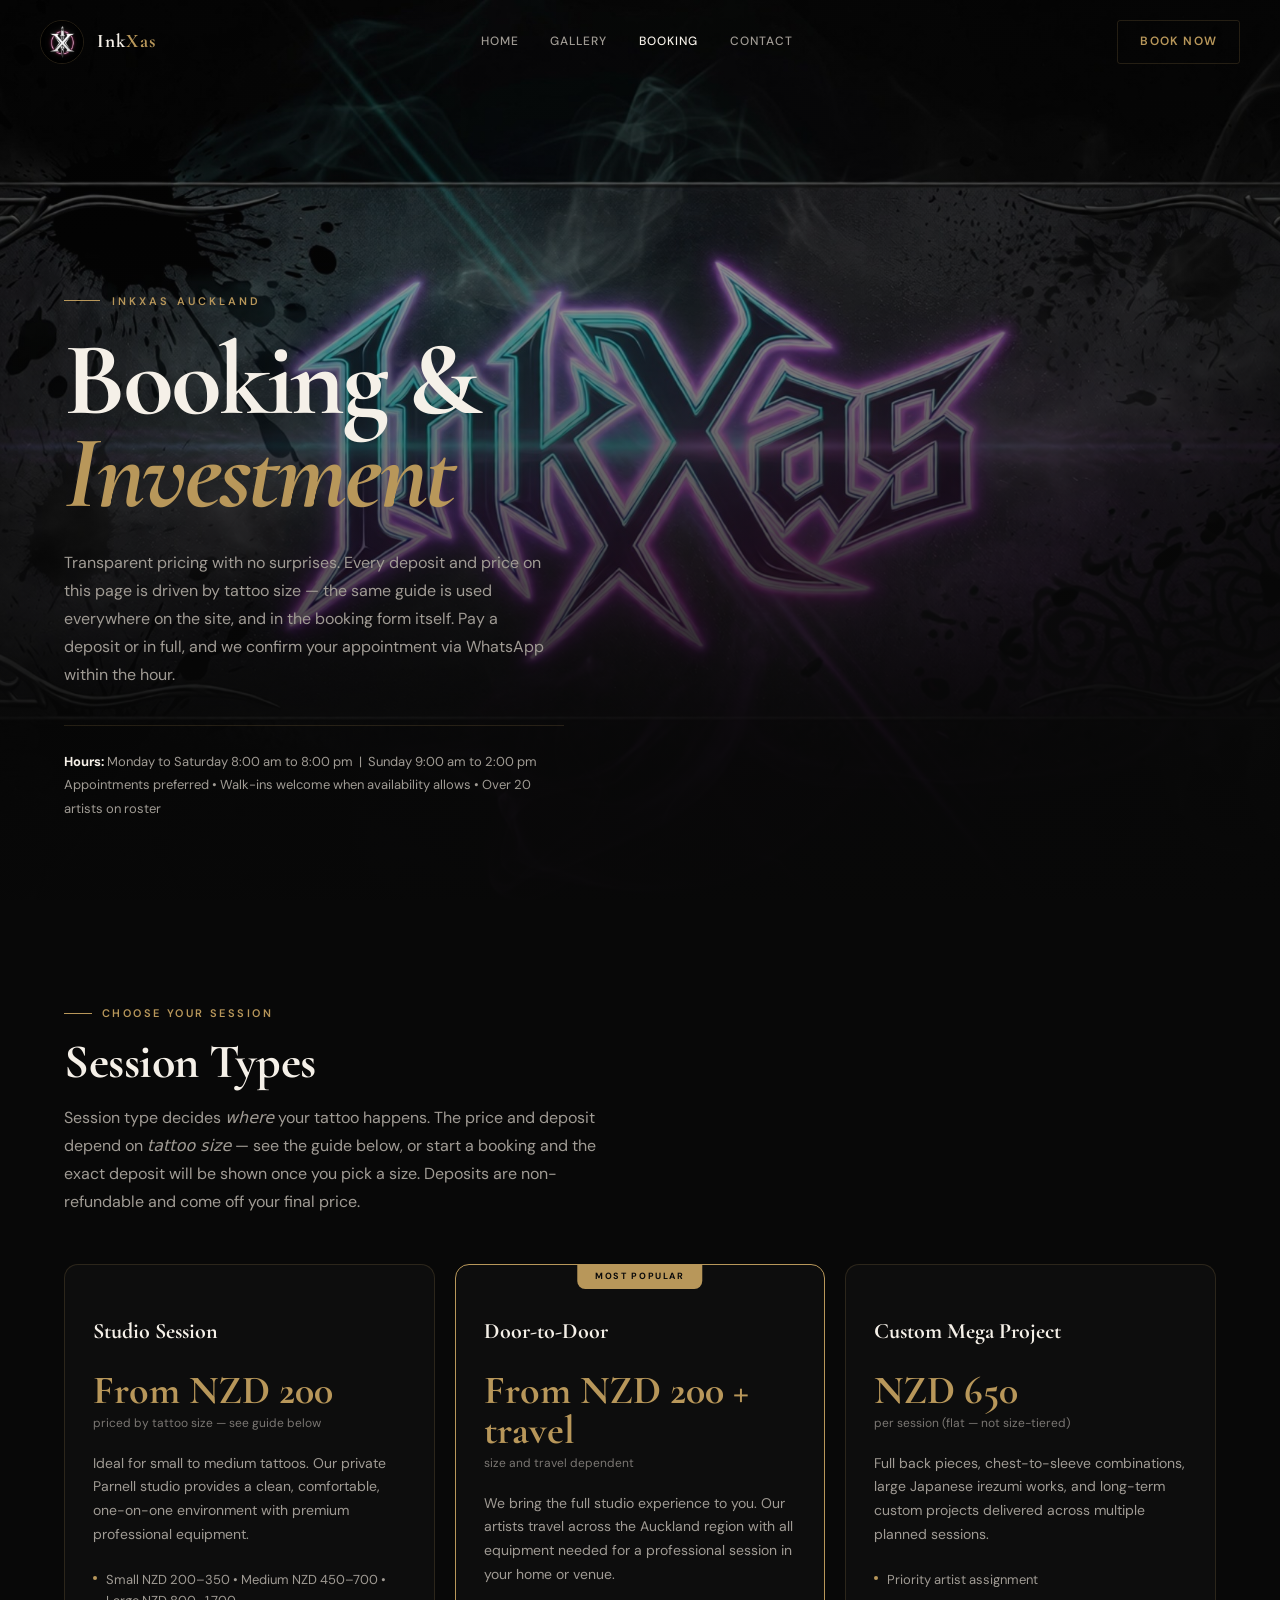
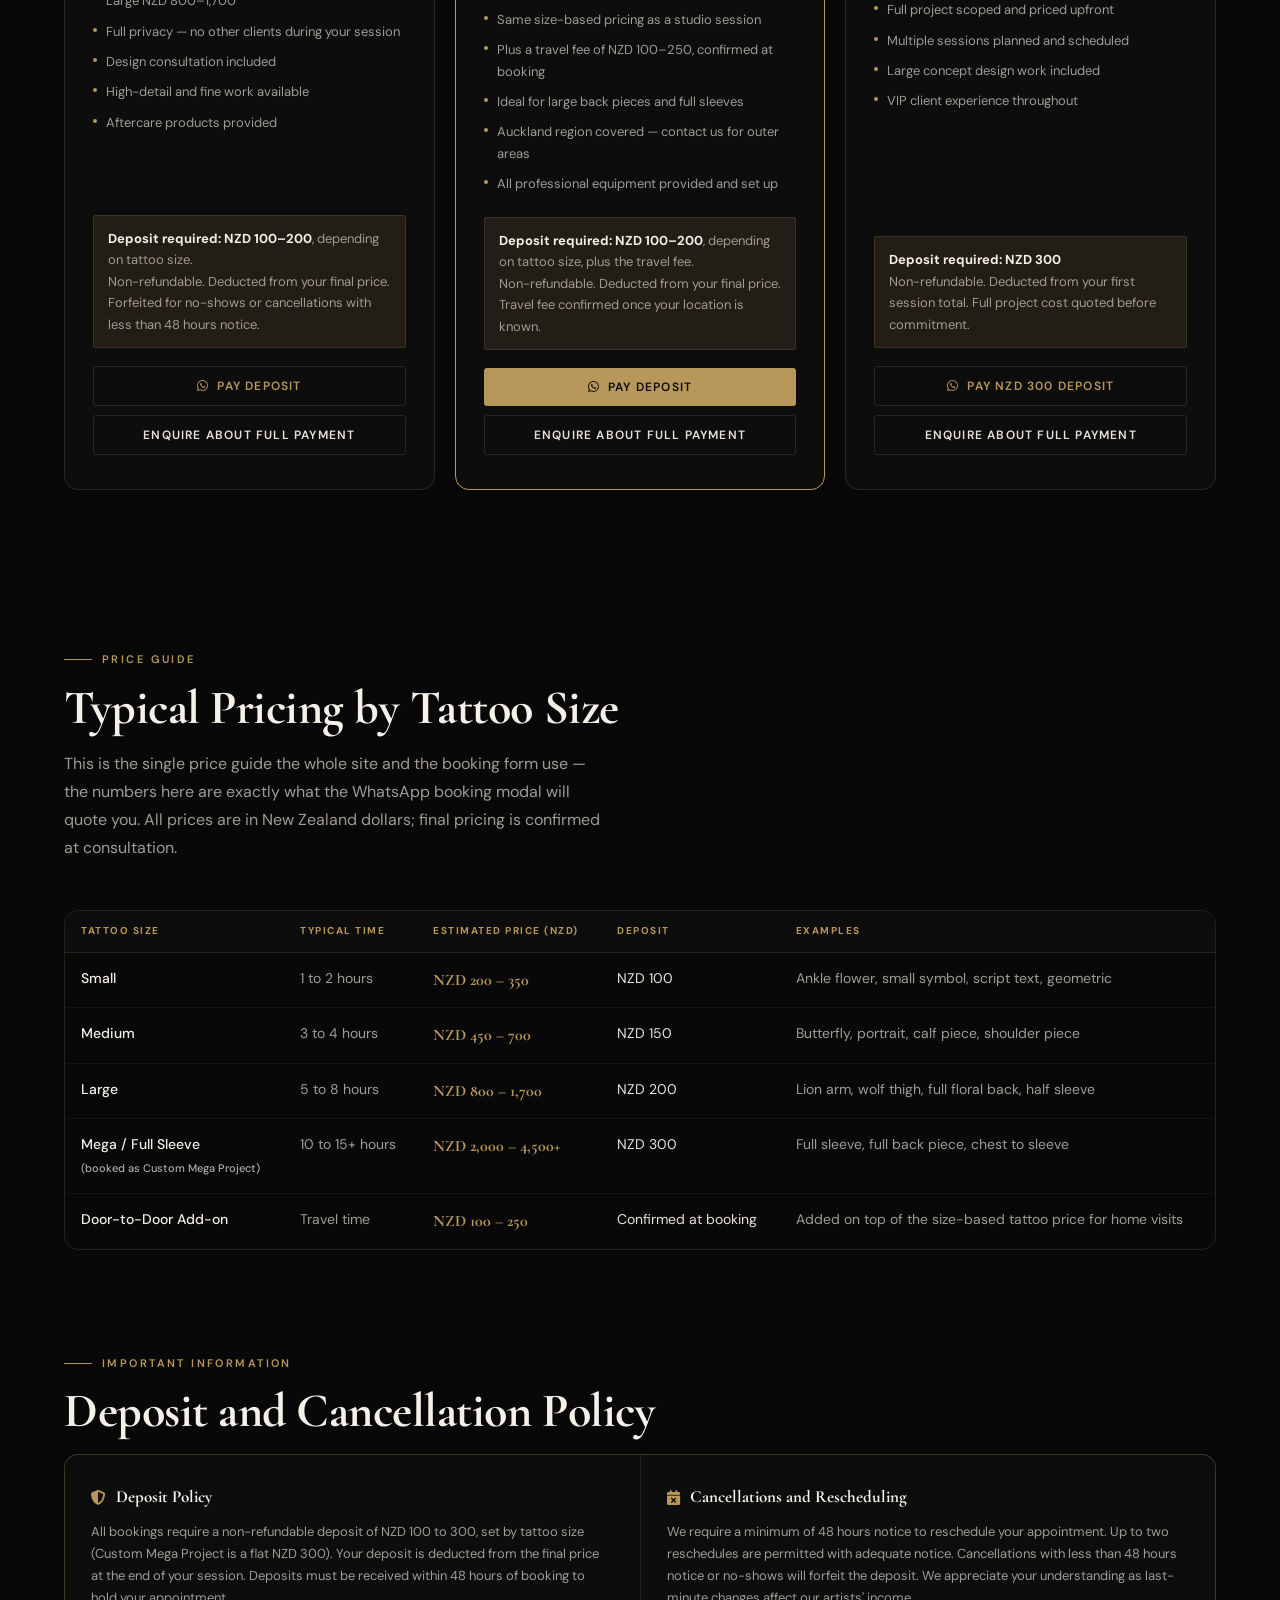
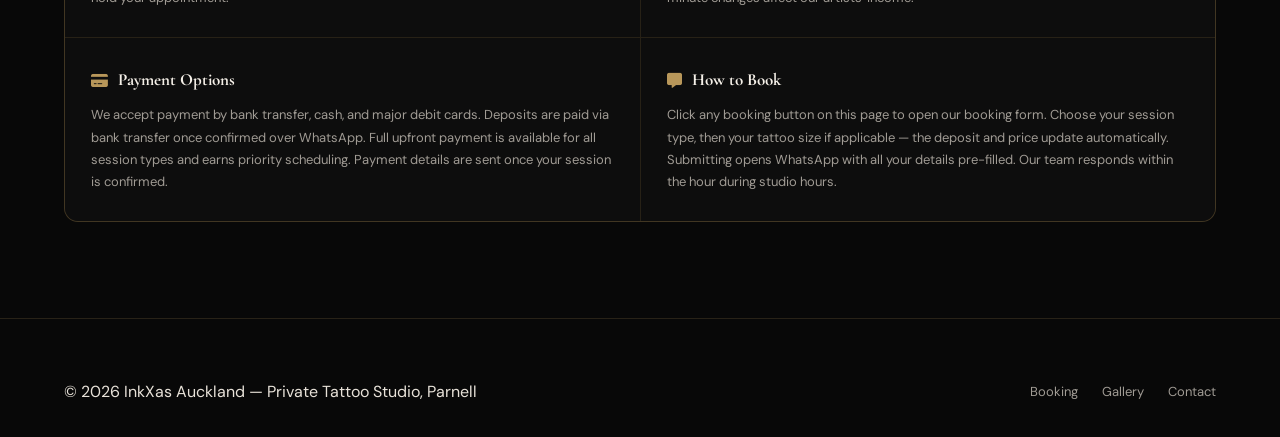
==== commit f1bbe86e: "Update book.html" ====
--- a/pages/book.html
+++ b/pages/book.html
@@ -48,7 +48,7 @@
       <div class="hero-content">
         <p class="hero-eyebrow">InkXas Auckland</p>
         <h1 id="bookHeroTitle" class="hero-title">Booking &amp; <em>Investment</em></h1>
-        <p class="hero-sub">Transparent pricing with no surprises. Choose your session type, pay a deposit or in full, and we will confirm your appointment via WhatsApp within the hour.</p>
+        <p class="hero-sub">Transparent pricing with no surprises. Every deposit and price on this page is driven by tattoo size — the same guide is used everywhere on the site, and in the booking form itself. Pay a deposit or in full, and we confirm your appointment via WhatsApp within the hour.</p>
         <div class="hero-info">
           <p><strong>Hours:</strong> Monday to Saturday 8:00 am to 8:00 pm &nbsp;|&nbsp; Sunday 9:00 am to 2:00 pm</p>
           <p>Appointments preferred &bull; Walk-ins welcome when availability allows &bull; Over 20 artists on roster</p>
@@ -62,32 +62,32 @@
     <div class="container">
       <p class="section-eyebrow">Choose Your Session</p>
       <h2 class="section-title">Session Types</h2>
-      <p class="section-lead">All sessions include a design consultation and aftercare guidance. Deposits are non-refundable and come off your final price.</p>
+      <p class="section-lead">Session type decides <em>where</em> your tattoo happens. The price and deposit depend on <em>tattoo size</em> — see the guide below, or start a booking and the exact deposit will be shown once you pick a size. Deposits are non-refundable and come off your final price.</p>
 
       <div class="sessions-grid">
 
         <!-- Studio -->
         <div class="session-card">
           <h3>Studio Session</h3>
-          <div class="session-price">NZD 200</div>
-          <p class="session-price-note">minimum charge</p>
+          <div class="session-price">From NZD 200</div>
+          <p class="session-price-note">priced by tattoo size — see guide below</p>
           <p class="session-desc">Ideal for small to medium tattoos. Our private Parnell studio provides a clean, comfortable, one-on-one environment with premium professional equipment.</p>
           <ul class="session-features">
-            <li>NZD 150 to 300 per hour typical rate</li>
+            <li>Small NZD 200–350 &bull; Medium NZD 450–700 &bull; Large NZD 800–1,700</li>
             <li>Full privacy — no other clients during your session</li>
             <li>Design consultation included</li>
             <li>High-detail and fine work available</li>
             <li>Aftercare products provided</li>
           </ul>
           <div class="session-deposit-box">
-            <strong>Deposit required: NZD 100</strong><br>
+            <strong>Deposit required: NZD 100–200</strong>, depending on tattoo size.<br>
             Non-refundable. Deducted from your final price. Forfeited for no-shows or cancellations with less than 48 hours notice.
           </div>
           <div class="session-actions">
-            <button class="btn btn-outline" data-wa-session="Studio Session" data-amount="100" data-pay-type="deposit">
-              <i class="fa-brands fa-whatsapp"></i> Pay NZD 100 Deposit
-            </button>
-            <button class="btn btn-ghost" data-wa-session="Studio Session" data-amount="NZD 200 minimum" data-pay-type="full">
+            <button class="btn btn-outline" data-wa-session="Studio Session" data-pay-type="deposit">
+              <i class="fa-brands fa-whatsapp"></i> Pay Deposit
+            </button>
+            <button class="btn btn-ghost" data-wa-session="Studio Session" data-pay-type="full">
               Enquire About Full Payment
             </button>
           </div>
@@ -97,25 +97,25 @@
         <div class="session-card featured">
           <div class="session-popular">Most Popular</div>
           <h3>Door-to-Door</h3>
-          <div class="session-price">NZD 450</div>
-          <p class="session-price-note">from, travel dependent</p>
+          <div class="session-price">From NZD 200 + travel</div>
+          <p class="session-price-note">size and travel dependent</p>
           <p class="session-desc">We bring the full studio experience to you. Our artists travel across the Auckland region with all equipment needed for a professional session in your home or venue.</p>
           <ul class="session-features">
-            <li>Artist travels to your location</li>
-            <li>All professional equipment provided and set up</li>
+            <li>Same size-based pricing as a studio session</li>
+            <li>Plus a travel fee of NZD 100–250, confirmed at booking</li>
             <li>Ideal for large back pieces and full sleeves</li>
             <li>Auckland region covered — contact us for outer areas</li>
-            <li>Travel fee included within central Auckland</li>
+            <li>All professional equipment provided and set up</li>
           </ul>
           <div class="session-deposit-box">
-            <strong>Deposit required: NZD 150</strong><br>
-            Non-refundable. Deducted from your final price. Travel fee confirmed at booking.
+            <strong>Deposit required: NZD 100–200</strong>, depending on tattoo size, plus the travel fee.<br>
+            Non-refundable. Deducted from your final price. Travel fee confirmed once your location is known.
           </div>
           <div class="session-actions">
-            <button class="btn btn-primary" data-wa-session="Door-to-Door" data-amount="150" data-pay-type="deposit">
-              <i class="fa-brands fa-whatsapp"></i> Pay NZD 150 Deposit
-            </button>
-            <button class="btn btn-ghost" data-wa-session="Door-to-Door" data-amount="NZD 450 from" data-pay-type="full">
+            <button class="btn btn-primary" data-wa-session="Door-to-Door" data-pay-type="deposit">
+              <i class="fa-brands fa-whatsapp"></i> Pay Deposit
+            </button>
+            <button class="btn btn-ghost" data-wa-session="Door-to-Door" data-pay-type="full">
               Enquire About Full Payment
             </button>
           </div>
@@ -125,7 +125,7 @@
         <div class="session-card">
           <h3>Custom Mega Project</h3>
           <div class="session-price">NZD 650</div>
-          <p class="session-price-note">per session</p>
+          <p class="session-price-note">per session (flat — not size-tiered)</p>
           <p class="session-desc">Full back pieces, chest-to-sleeve combinations, large Japanese irezumi works, and long-term custom projects delivered across multiple planned sessions.</p>
           <ul class="session-features">
             <li>Priority artist assignment</li>
@@ -139,10 +139,10 @@
             Non-refundable. Deducted from your first session total. Full project cost quoted before commitment.
           </div>
           <div class="session-actions">
-            <button class="btn btn-outline" data-wa-session="Custom Mega Project" data-amount="300" data-pay-type="deposit">
+            <button class="btn btn-outline" data-wa-session="Custom Mega Project" data-pay-type="deposit">
               <i class="fa-brands fa-whatsapp"></i> Pay NZD 300 Deposit
             </button>
-            <button class="btn btn-ghost" data-wa-session="Custom Mega Project" data-amount="NZD 650 per session" data-pay-type="full">
+            <button class="btn btn-ghost" data-wa-session="Custom Mega Project" data-pay-type="full">
               Enquire About Full Payment
             </button>
           </div>
@@ -157,7 +157,7 @@
     <div class="container">
       <p class="section-eyebrow">Price Guide</p>
       <h2 class="section-title">Typical Pricing by Tattoo Size</h2>
-      <p class="section-lead">All prices are in New Zealand dollars and are estimates based on Auckland market rates. Final pricing is confirmed at consultation.</p>
+      <p class="section-lead">This is the single price guide the whole site and the booking form use — the numbers here are exactly what the WhatsApp booking modal will quote you. All prices are in New Zealand dollars; final pricing is confirmed at consultation.</p>
 
       <div class="pricing-table-wrap">
         <table class="pricing-table">
@@ -193,7 +193,7 @@
               <td>Lion arm, wolf thigh, full floral back, half sleeve</td>
             </tr>
             <tr>
-              <td>Mega / Full Sleeve</td>
+              <td>Mega / Full Sleeve<br><span style="font-size:11px; opacity:0.7;">(booked as Custom Mega Project)</span></td>
               <td>10 to 15+ hours</td>
               <td class="price-cell">NZD 2,000 – 4,500+</td>
               <td class="deposit-cell">NZD 300</td>
@@ -203,8 +203,8 @@
               <td>Door-to-Door Add-on</td>
               <td>Travel time</td>
               <td class="price-cell">NZD 100 – 250</td>
-              <td class="deposit-cell">Included in deposit</td>
-              <td>Added on top of tattoo price for home visits</td>
+              <td class="deposit-cell">Confirmed at booking</td>
+              <td>Added on top of the size-based tattoo price for home visits</td>
             </tr>
           </tbody>
         </table>
@@ -220,7 +220,7 @@
       <div class="policy-grid">
         <div class="policy-card">
           <h4><i class="fa-solid fa-shield-halved"></i> Deposit Policy</h4>
-          <p>All bookings require a non-refundable deposit of NZD 100 to 300 depending on the session type and piece size. Your deposit is deducted from the final price at the end of your session. Deposits must be received within 48 hours of booking to hold your appointment.</p>
+          <p>All bookings require a non-refundable deposit of NZD 100 to 300, set by tattoo size (Custom Mega Project is a flat NZD 300). Your deposit is deducted from the final price at the end of your session. Deposits must be received within 48 hours of booking to hold your appointment.</p>
         </div>
         <div class="policy-card">
           <h4><i class="fa-solid fa-calendar-xmark"></i> Cancellations and Rescheduling</h4>
@@ -232,7 +232,7 @@
         </div>
         <div class="policy-card">
           <h4><i class="fa-solid fa-message"></i> How to Book</h4>
-          <p>Click any booking button on this page to open WhatsApp with your session details pre-filled. Our team responds within the hour during studio hours. You can also message us directly, browse the gallery and book from a specific tattoo card, or call in to enquire about walk-in availability.</p>
+          <p>Click any booking button on this page to open our booking form. Choose your session type, then your tattoo size if applicable — the deposit and price update automatically. Submitting opens WhatsApp with all your details pre-filled. Our team responds within the hour during studio hours.</p>
         </div>
       </div>
     </div>
@@ -256,4 +256,4 @@
 
   <script src="../js/main.js"></script>
 </body>
-</html>+</html>
--- a/styles/main.css
+++ b/styles/main.css
@@ -1,5 +1,5 @@
 /* ================================================================
-   InkXas — Parnell, Tāmaki Makaurau Auckland, Aotearoa New Zealand
+   InkXas — Parnell, Tāmaki Makaurau Auckland
    Aesthetic: Dark luxury editorial — ink on parchment, gold leaf
    Fonts: Cormorant Garamond (display) + DM Sans (body)
    ================================================================ */
@@ -40,6 +40,11 @@
   -webkit-font-smoothing: antialiased;
   overflow-x: hidden;
 }
+
+/* Lock scroll when nav or modal is open */
+body.nav-open,
+body.modal-open { overflow: hidden; }
+
 img, video { display: block; max-width: 100%; }
 a { color: inherit; text-decoration: none; }
 ul, ol { list-style: none; }
@@ -88,7 +93,7 @@
   max-width: 540px;
   margin-bottom: 48px;
 }
-.section-header        { margin-bottom: 56px; }
+.section-header          { margin-bottom: 56px; }
 .section-header.centered { text-align: center; }
 .section-header.centered .section-lead { margin: 0 auto 48px; }
 
@@ -116,6 +121,7 @@
   align-items: center;
   gap: 13px;
   z-index: 10;
+  position: relative;
 }
 .logo-img {
   width: 44px;
@@ -132,11 +138,17 @@
   color: var(--white);
 }
 .logo-text span { color: var(--gold); }
+
+/* ── DESKTOP NAV ──────────────────────────────────────────────── */
 .nav-list {
   display: flex;
   align-items: center;
   gap: 4px;
-}
+  list-style: none;
+  margin: 0;
+  padding: 0;
+}
+
 .nav-link {
   font-size: 12px;
   font-weight: 500;
@@ -146,17 +158,53 @@
   border-radius: var(--radius-sm);
   transition: color var(--t);
   text-transform: uppercase;
+  display: block;
 }
 .nav-link:hover,
 .nav-link.active { color: var(--white); }
-.nav-close { display: none; }
-.header-actions { display: flex; align-items: center; gap: 12px; }
+
+/* Close button — hidden on desktop */
+.nav-close {
+  display: none;
+  position: absolute;
+  top: 18px;
+  right: 18px;
+  width: 36px;
+  height: 36px;
+  background: rgba(8,8,8,0.85);
+  border: 1px solid var(--gold-border);
+  border-radius: 50%;
+  color: var(--white);
+  font-size: 16px;
+  align-items: center;
+  justify-content: center;
+  cursor: pointer;
+  z-index: 1002;
+  transition: border-color var(--t), color var(--t);
+  flex-shrink: 0;
+}
+.nav-close:hover { border-color: var(--gold); color: var(--gold); }
+
+.header-actions {
+  display: flex;
+  align-items: center;
+  gap: 12px;
+  position: relative;
+  z-index: 10;
+}
+
+/* Hamburger toggle — hidden on desktop */
 .nav-toggle {
   display: none;
   color: var(--white);
   font-size: 22px;
-  padding: 4px;
+  padding: 6px;
   cursor: pointer;
+  z-index: 10;
+  align-items: center;
+  justify-content: center;
+  background: none;
+  border: none;
 }
 
 /* ==================== BUTTONS ==================== */
@@ -410,8 +458,8 @@
   cursor: pointer; transition: all var(--t); z-index: 10;
 }
 .modal-close-btn:hover { border-color: var(--gold); color: var(--gold); }
-.modal-photo-panel { overflow: hidden; }
-.modal-photo-panel img { width: 100%; height: 100%; object-fit: cover; object-position: top center; }
+.modal-photo-panel { overflow: hidden; background: var(--bg3); }
+.modal-photo-panel img { width: 100%; height: 100%; object-fit: contain; object-position: top center; background: var(--bg3); }
 .modal-body-panel { padding: 32px 28px; overflow-y: auto; }
 .modal-artist-name     { font-family: var(--font-d); font-size: 26px; font-weight: 700; color: var(--white); margin-bottom: 4px; }
 .modal-artist-specialty { font-size: 12px; color: var(--gold); font-weight: 600; letter-spacing: 0.1em; text-transform: uppercase; margin-bottom: 16px; }
@@ -425,7 +473,13 @@
 .modal-actions .btn    { flex: 1; }
 
 /* ==================== GALLERY ==================== */
-.gallery-filter { display: flex; gap: 8px; flex-wrap: wrap; margin-bottom: 32px; }
+.gallery-filter-group { margin-bottom: 20px; }
+.filter-label {
+  font-size: 11px; font-weight: 700; letter-spacing: 0.15em; text-transform: uppercase;
+  color: var(--muted); margin-bottom: 10px;
+}
+.gallery-filter { display: flex; gap: 8px; flex-wrap: wrap; margin-bottom: 12px; }
+.gallery-filter-group:last-of-type .gallery-filter { margin-bottom: 32px; }
 .filter-btn {
   font-size: 11px; font-weight: 600; letter-spacing: 0.1em; text-transform: uppercase;
   color: var(--muted-light); border: 1px solid var(--gold-border);
@@ -440,7 +494,7 @@
   gap: 16px;
 }
 
-/* Tattoo card — used in gallery page */
+/* ── Tattoo card (gallery page) ───────────────────────────────── */
 .tattoo-card {
   background: var(--bg2); border: 1px solid var(--gold-border);
   border-radius: var(--radius-lg); overflow: hidden;
@@ -448,8 +502,23 @@
   transition: border-color var(--t), transform var(--t);
 }
 .tattoo-card:hover { border-color: rgba(184,151,90,0.45); transform: translateY(-3px); }
-.tattoo-media { position: relative; height: 240px; overflow: hidden; background: var(--bg3); flex-shrink: 0; }
-.tattoo-media video { width: 100%; height: 100%; object-fit: cover; }
+
+/* Video container — responsive aspect ratio */
+.tattoo-media {
+  position: relative;
+  overflow: hidden;
+  background: var(--bg3);
+  flex-shrink: 0;
+  /* Maintains a consistent 9:16-ish feel for portrait videos */
+  aspect-ratio: 9 / 12;
+}
+.tattoo-media video {
+  width: 100%;
+  height: 100%;
+  display: block;
+  object-fit: cover;
+}
+
 .tattoo-badge {
   position: absolute; top: 10px; left: 10px;
   font-size: 9px; font-weight: 700; letter-spacing: 0.12em; text-transform: uppercase;
@@ -475,8 +544,12 @@
 .tattoo-deposit-note strong { color: var(--text); }
 .tattoo-actions { display: grid; grid-template-columns: 1fr 1fr; gap: 8px; margin-top: auto; padding-top: 12px; }
 .tattoo-actions .btn { font-size: 11px; padding: 10px 8px; }
-
-/* Pro card — used on homepage gallery preview */
+/* Single-CTA variant — used now that each card links straight to
+   book.html instead of offering two payment buttons inline. */
+.tattoo-actions.single-action { grid-template-columns: 1fr; }
+.tattoo-actions.single-action .book-btn { font-size: 12px; padding: 12px; }
+
+/* ── Pro card (homepage gallery preview) ──────────────────────── */
 .pro-card {
   background: var(--bg2);
   border: 1px solid var(--gold-border);
@@ -487,8 +560,21 @@
   transition: border-color var(--t), transform var(--t);
 }
 .pro-card:hover { border-color: rgba(184,151,90,0.45); transform: translateY(-3px); }
-.media-wrapper { position: relative; height: 240px; overflow: hidden; background: var(--bg3); flex-shrink: 0; }
-.media-wrapper video { width: 100%; height: 100%; object-fit: cover; }
+
+.media-wrapper {
+  position: relative;
+  overflow: hidden;
+  background: var(--bg3);
+  flex-shrink: 0;
+  aspect-ratio: 9 / 12;   /* consistent portrait ratio for all videos */
+}
+.media-wrapper video {
+  width: 100%;
+  height: 100%;
+  display: block;
+  object-fit: cover;
+}
+
 .pro-card figcaption {
   padding: 14px 16px 4px;
   display: flex;
@@ -497,6 +583,7 @@
 }
 .pro-card figcaption strong { font-family: var(--font-d); font-size: 16px; color: var(--white); }
 .pro-card figcaption .muted { font-size: 12px; }
+.pro-card figcaption .price-line { color: var(--gold); font-weight: 600; }
 .card-actions { padding: 12px 16px 16px; }
 .center-actions { display: flex; justify-content: center; }
 .book-now-btn {
@@ -553,7 +640,7 @@
 .session-actions     { display: flex; flex-direction: column; gap: 9px; }
 .session-actions .btn { width: 100%; }
 
-/* Rate cards — simpler booking section variant */
+/* Rate cards */
 .rates-grid { display: grid; grid-template-columns: repeat(3, 1fr); gap: 20px; }
 .rate-card {
   background: var(--bg2); border: 1px solid var(--gold-border);
@@ -591,7 +678,7 @@
   background: var(--gold); color: #0a0a0a;
   font-size: 12px; font-weight: 700; letter-spacing: 0.1em; text-transform: uppercase;
   border-radius: var(--radius-sm); text-decoration: none;
-  transition: all var(--t);
+  transition: all var(--t); cursor: pointer; border: none; font-family: var(--font-b);
 }
 .book-btn:hover { background: var(--gold-light); transform: translateY(-1px); }
 
@@ -609,9 +696,31 @@
 .policy-card h4 i { color: var(--gold); font-size: 15px; }
 .policy-card p    { font-size: 13px; color: var(--muted-light); line-height: 1.7; }
 
+/* ==================== FAQ / AFTERCARE PAGE ==================== */
+.faq-group { margin-bottom: 48px; }
+.faq-group:last-child { margin-bottom: 0; }
+.faq-group-title {
+  font-family: var(--font-d); font-size: 22px; font-weight: 700; color: var(--white);
+  margin-bottom: 6px;
+}
+.faq-group-sub { font-size: 13px; color: var(--muted-light); margin-bottom: 24px; }
+.faq-list { border-top: 1px solid var(--gold-border); }
+.faq-item { padding: 22px 0; border-bottom: 1px solid var(--gold-border); }
+.faq-item h3 {
+  font-family: var(--font-d); font-size: 18px; font-weight: 700; color: var(--white);
+  margin-bottom: 8px;
+}
+.faq-item p { font-size: 14px; color: var(--muted-light); line-height: 1.75; }
+.faq-notice {
+  background: var(--gold-dim); border: 1px solid var(--gold-border);
+  border-radius: var(--radius); padding: 20px 24px; margin-bottom: 40px;
+  font-size: 14px; color: var(--text); line-height: 1.7;
+}
+.faq-notice strong { color: var(--white); }
+
 /* ==================== PRICING TABLE ==================== */
-.pricing-table-wrap { border: 1px solid var(--gold-border); border-radius: var(--radius-lg); overflow: hidden; }
-.pricing-table { width: 100%; border-collapse: collapse; font-size: 14px; }
+.pricing-table-wrap { border: 1px solid var(--gold-border); border-radius: var(--radius-lg); overflow: hidden; overflow-x: auto; }
+.pricing-table { width: 100%; border-collapse: collapse; font-size: 14px; min-width: 560px; }
 .pricing-table th {
   text-align: left; padding: 12px 16px;
   font-size: 10px; font-weight: 700; letter-spacing: 0.15em; text-transform: uppercase;
@@ -648,8 +757,6 @@
 .contact-form-wrap h3     { font-family: var(--font-d); font-size: 22px; font-weight: 700; color: var(--white); margin-bottom: 6px; }
 .contact-form-wrap .card-sub { font-size: 13px; color: var(--muted-light); margin-bottom: 24px; }
 .form-row  { display: grid; grid-template-columns: 1fr 1fr; gap: 14px; }
-.form-field { display: flex; flex-direction: column; gap: 6px; }
-.form-field label { font-size: 10px; font-weight: 600; letter-spacing: 0.12em; text-transform: uppercase; color: var(--muted-light); }
 .contact-form { display: flex; flex-direction: column; gap: 14px; }
 .contact-form input,
 .contact-form textarea,
@@ -664,13 +771,12 @@
 .contact-form input:focus,
 .contact-form textarea:focus,
 .contact-form select:focus { border-color: var(--gold); }
-.contact-form select       { color: var(--muted-light); }
 .contact-form select option { background: var(--bg2); color: var(--text); }
-.contact-form textarea     { resize: vertical; min-height: 130px; }
+.contact-form textarea { resize: vertical; min-height: 130px; }
 .whatsapp-link { color: var(--gold); }
 .whatsapp-link:hover { text-decoration: underline; }
 
-/* Simpler contact card variant (contact.html) */
+/* Contact card variant */
 .contact-card {
   background: var(--bg2); border: 1px solid var(--gold-border);
   border-radius: var(--radius-lg); padding: 34px 28px;
@@ -681,6 +787,17 @@
 .contact-card strong { color: var(--white); }
 .contact-card a      { color: var(--gold); }
 .contact-card a:hover { text-decoration: underline; }
+
+/* ==================== ABOUT PAGE ==================== */
+.about-block { max-width: 760px; margin-bottom: 40px; }
+.about-block:last-child { margin-bottom: 0; }
+.about-block h2 {
+  font-family: var(--font-d); font-size: clamp(24px, 3vw, 32px); font-weight: 700;
+  color: var(--white); margin-bottom: 14px;
+}
+.about-block h2 em { font-style: italic; color: var(--gold); }
+.about-block p { font-size: 15px; color: var(--muted-light); line-height: 1.85; margin-bottom: 14px; }
+.about-block p:last-child { margin-bottom: 0; }
 
 /* ==================== TESTIMONIALS ==================== */
 .testimonials-grid { display: grid; grid-template-columns: repeat(3, 1fr); gap: 18px; }
@@ -753,8 +870,17 @@
 .chat-close:hover { color: var(--text); }
 .chat-messages { flex: 1; overflow-y: auto; padding: 16px; display: flex; flex-direction: column; gap: 10px; }
 .chat-msg { max-width: 88%; padding: 10px 13px; border-radius: 10px; font-size: 13px; line-height: 1.55; white-space: pre-wrap; }
-.chat-msg.bot  { background: var(--bg3); border: 1px solid var(--gold-border); color: var(--text); align-self: flex-start; border-radius: 2px 10px 10px 10px; }
+.chat-msg.bot  { background: var(--bg3); border: 1px solid var(--gold-border); color: var(--text); align-self: flex-start; border-radius: 2px 10px 10px 10px; display: flex; flex-direction: column; align-items: flex-start; gap: 8px; }
 .chat-msg.user { background: var(--gold); color: #0a0a0a; align-self: flex-end; border-radius: 10px 2px 10px 10px; font-weight: 500; }
+.chat-action-btn {
+  display: inline-flex; align-items: center; gap: 6px;
+  padding: 8px 14px;
+  background: var(--gold); color: #0a0a0a;
+  font-size: 11px; font-weight: 700; letter-spacing: 0.08em; text-transform: uppercase;
+  border: none; border-radius: var(--radius-sm);
+  cursor: pointer; transition: background var(--t); white-space: normal;
+}
+.chat-action-btn:hover { background: var(--gold-light); }
 .chat-quick-replies { display: flex; flex-wrap: wrap; gap: 6px; padding: 0 16px 10px; }
 .quick-reply {
   font-size: 11px; color: var(--gold); border: 1px solid var(--gold-border);
@@ -805,8 +931,8 @@
 .footer-col h4  { font-size: 10px; font-weight: 700; letter-spacing: 0.2em; text-transform: uppercase; color: var(--gold); margin-bottom: 16px; }
 .footer-col a   { display: block; font-size: 13px; color: var(--muted-light); padding: 5px 0; transition: color var(--t); }
 .footer-col a:hover { color: var(--white); }
-.footer-inner   { display: flex; justify-content: space-between; align-items: center; flex-wrap: wrap; gap: 12px; }
-.footer-links   { display: flex; gap: 24px; }
+.footer-inner   { display: flex; justify-content: space-between; align-items: center; flex-wrap: wrap; gap: 16px; }
+.footer-links   { display: flex; gap: 24px; flex-wrap: wrap; align-items: center; }
 .footer-links a { font-size: 13px; color: var(--muted-light); transition: color var(--t); }
 .footer-links a:hover { color: var(--gold); }
 .footer-bottom {
@@ -823,7 +949,11 @@
   to   { opacity: 1; transform: translateY(0); }
 }
 
-/* ==================== RESPONSIVE ==================== */
+/* ================================================================
+   RESPONSIVE BREAKPOINTS
+   ================================================================ */
+
+/* ── 1024px ───────────────────────────────────────────────────── */
 @media (max-width: 1024px) {
   .services-grid     { grid-template-columns: repeat(2, 1fr); }
   .artists-grid      { grid-template-columns: repeat(2, 1fr); }
@@ -838,49 +968,155 @@
   .modal-box         { grid-template-columns: 260px 1fr; }
 }
 
+/* ── 768px: Mobile nav drawer ─────────────────────────────────── */
 @media (max-width: 768px) {
   .section { padding: 64px 0; }
+
+  /* ── HAMBURGER DRAWER ──────────────────────────────────────── */
+
+  /* Show toggle button */
+  .nav-toggle {
+    display: flex;
+    align-items: center;
+    justify-content: center;
+  }
+
+  /* Drawer slides in from the right */
   .nav-list {
-    display: none; position: fixed;
-    inset: 0 0 0 auto; width: 280px;
-    background: var(--bg2); border-left: 1px solid var(--gold-border);
-    flex-direction: column; align-items: stretch;
-    padding: 80px 24px 40px; gap: 0; z-index: 950; overflow-y: auto;
+    /* Position */
+    position: fixed;
+    top: 0;
+    right: -100%;
+    width: min(300px, 85vw);
+    height: 100dvh;
+    /* Appearance */
+    background: var(--bg2);
+    border-left: 1px solid var(--gold-border);
+    /* Layout */
+    display: flex !important;          /* always rendered, just off-screen */
+    flex-direction: column;
+    align-items: stretch;
+    gap: 0;
+    /* Spacing — push items below the close button */
+    padding: 72px 0 40px;
+    /* Stack above header */
+    z-index: 1001;
+    overflow-y: auto;
+    overflow-x: hidden;
+    /* Slide animation */
+    transition: right 0.32s var(--ease);
+    /* Remove any default list styling */
+    list-style: none;
+    margin: 0;
   }
-  .nav-list.open { display: flex; }
-  .nav-link { font-size: 15px; padding: 14px 8px; border-bottom: 1px solid var(--gold-border); text-transform: none; letter-spacing: 0; }
-  .nav-close { display: block; position: absolute; top: 22px; right: 20px; background: none; border: none; color: var(--text); font-size: 20px; cursor: pointer; }
-  .nav-toggle      { display: block; }
-  .header-book     { display: none; }
-  .info-divider    { display: none; }
-  .info-banner-inner { flex-direction: column; align-items: flex-start; gap: 12px; }
-  .artists-grid    { grid-template-columns: 1fr 1fr; gap: 12px; }
-  .gallery-grid    { grid-template-columns: 1fr 1fr; gap: 10px; }
-  .sessions-grid   { grid-template-columns: 1fr; }
-  .rates-grid      { grid-template-columns: 1fr; }
-  .services-grid   { grid-template-columns: 1fr; }
-  .process-grid    { grid-template-columns: 1fr; }
-  .process-step    { border-right: none; border-bottom: 1px solid var(--gold-border); }
+
+  /* Open state — slides into view */
+  .nav-list.show {
+    right: 0;
+  }
+
+  /* Dim backdrop rendered behind the drawer */
+  .nav-list::before {
+    content: '';
+    position: fixed;
+    inset: 0;
+    background: rgba(0, 0, 0, 0.65);
+    z-index: -1;
+    opacity: 0;
+    pointer-events: none;
+    transition: opacity 0.32s var(--ease);
+  }
+  .nav-list.show::before {
+    opacity: 1;
+    pointer-events: auto;
+  }
+
+  /* Show close button */
+  .nav-close {
+    display: flex;
+    position: absolute;
+    top: 18px;
+    right: 18px;
+    /* Ensure it's above any list items */
+    z-index: 1002;
+  }
+
+  /* Nav links inside the drawer */
+  .nav-list li {
+    width: 100%;
+    border-bottom: 1px solid var(--gold-border);
+  }
+  .nav-list li:last-child {
+    border-bottom: none;
+  }
+
+  .nav-link {
+    display: block;
+    width: 100%;
+    font-size: 15px;
+    font-weight: 500;
+    letter-spacing: 0.04em;
+    text-transform: none;
+    color: var(--text);
+    padding: 16px 24px;
+    transition: color var(--t), background var(--t);
+  }
+  .nav-link:hover,
+  .nav-link.active {
+    color: var(--gold);
+    background: var(--gold-dim);
+  }
+
+  /* Hide Book Now button in header on small screens */
+  .header-actions .btn-outline { display: none; }
+
+  /* ── Sections & grids ────────────────────────────────────────── */
+  .info-divider        { display: none; }
+  .info-banner-inner   { flex-direction: column; align-items: flex-start; gap: 12px; }
+  .artists-grid        { grid-template-columns: 1fr 1fr; gap: 12px; }
+  .gallery-grid        { grid-template-columns: 1fr 1fr; gap: 10px; }
+  .sessions-grid       { grid-template-columns: 1fr; }
+  .rates-grid          { grid-template-columns: 1fr; }
+  .services-grid       { grid-template-columns: 1fr; }
+  .process-grid        { grid-template-columns: 1fr; }
+  .process-step        { border-right: none; border-bottom: 1px solid var(--gold-border); }
   .process-step:last-child { border-bottom: none; }
-  .policy-grid     { grid-template-columns: 1fr; }
-  .testimonials-grid { grid-template-columns: 1fr; }
-  .hero-stats      { flex-wrap: wrap; gap: 24px; }
-  .footer-grid     { grid-template-columns: 1fr 1fr; gap: 28px; }
-  .footer-inner    { flex-direction: column; text-align: center; }
-  .footer-links    { flex-wrap: wrap; justify-content: center; }
-  .modal-box       { grid-template-columns: 1fr; max-height: 85vh; }
-  .modal-photo-panel { height: 240px; }
-  .chatbot-window  { width: calc(100vw - 40px); right: 20px; }
-  .form-row        { grid-template-columns: 1fr; }
-  .tattoo-actions  { grid-template-columns: 1fr; }
-}
-
+  .policy-grid         { grid-template-columns: 1fr; }
+  .testimonials-grid   { grid-template-columns: 1fr; }
+  .hero-stats          { flex-wrap: wrap; gap: 24px; }
+  .footer-grid         { grid-template-columns: 1fr 1fr; gap: 28px; }
+  .footer-inner        { flex-direction: column; text-align: center; }
+  .footer-links        { flex-wrap: wrap; justify-content: center; }
+
+  /* Modal */
+  .modal-overlay       { padding: 12px; }
+  .modal-box           { grid-template-columns: 1fr; max-height: 92vh; }
+  .modal-photo-panel   { height: 220px; }
+  .modal-body-panel    { padding: 22px 18px; }
+
+  /* Chatbot */
+  .chatbot-window      { width: calc(100vw - 40px); right: 20px; }
+
+  /* Form */
+  .form-row            { grid-template-columns: 1fr; }
+  .tattoo-actions      { grid-template-columns: 1fr; }
+
+  /* Contact */
+  .contact-grid        { grid-template-columns: 1fr; }
+}
+
+/* ── 480px ────────────────────────────────────────────────────── */
 @media (max-width: 480px) {
-  .artists-grid    { grid-template-columns: 1fr; }
-  .gallery-grid    { grid-template-columns: 1fr; }
-  .footer-grid     { grid-template-columns: 1fr; }
-  .hero-title      { font-size: clamp(42px, 13vw, 60px); }
-  .chatbot-trigger { bottom: 20px; right: 20px; }
-  .chatbot-window  { bottom: 84px; right: 16px; width: calc(100vw - 32px); }
-  .tattoo-price-row { flex-direction: column; align-items: flex-start; }
-}+  .artists-grid        { grid-template-columns: 1fr; }
+  .gallery-grid        { grid-template-columns: 1fr; }
+  .footer-grid         { grid-template-columns: 1fr; }
+  .hero-title          { font-size: clamp(42px, 13vw, 60px); }
+  .chatbot-trigger     { bottom: 20px; right: 20px; }
+  .chatbot-window      { bottom: 84px; right: 16px; width: calc(100vw - 32px); }
+  .tattoo-price-row    { flex-direction: column; align-items: flex-start; }
+  .modal-actions       { flex-direction: column; }
+
+  /* Slightly smaller video ratio on very small screens */
+  .media-wrapper,
+  .tattoo-media        { aspect-ratio: 3 / 4; }
+}
